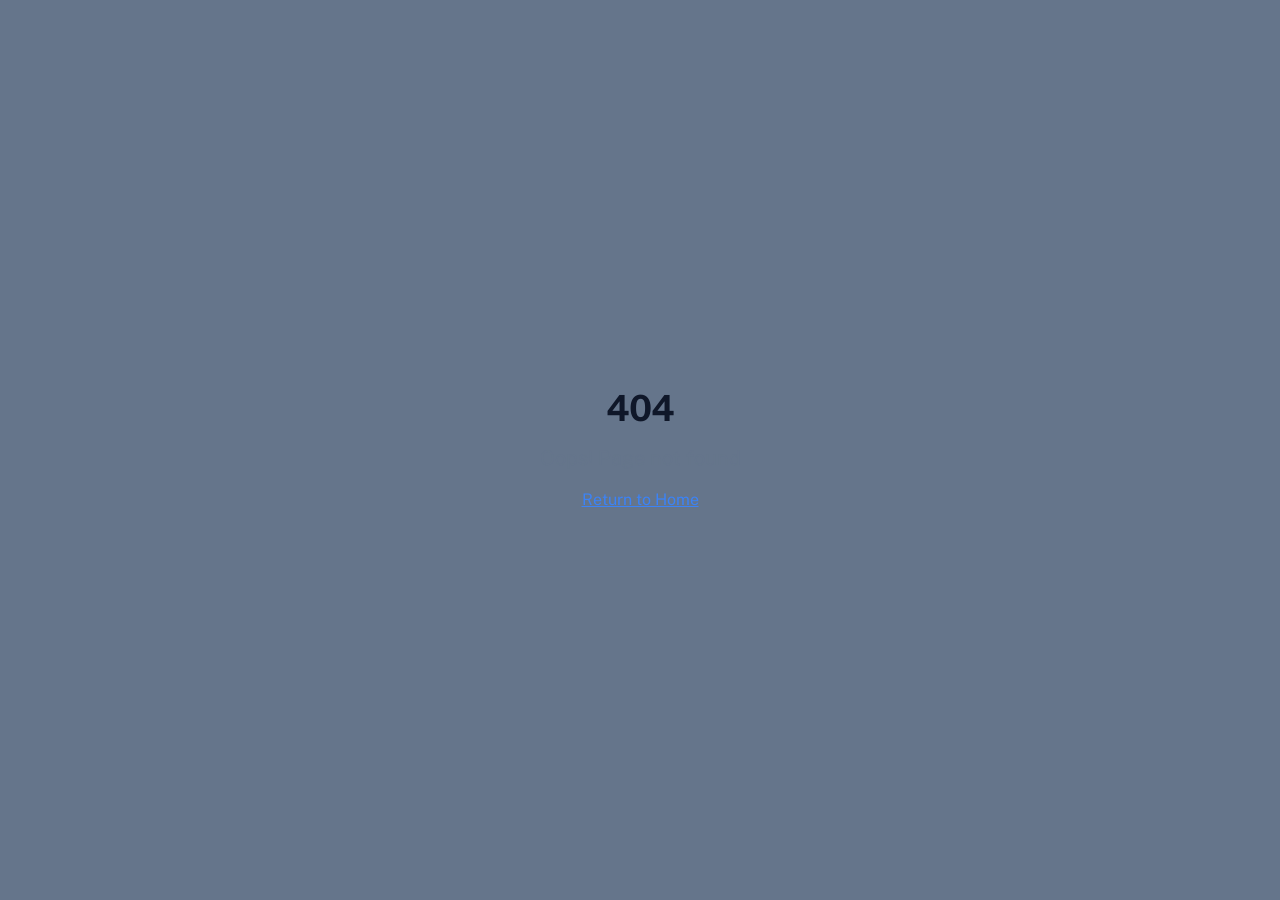
==== index.html @ 7eefe3aa "Import Seacoast website" ====
<!doctype html>
<html lang="en">
  <head>
    <meta charset="UTF-8" />
    <meta name="viewport" content="width=device-width, initial-scale=1.0" />
    <title>Seacoast Construction Services | Condo Remodeling &amp; Commercial Restoration</title>
    <meta name="description" content="Licensed general contractor specializing in residential condo remodeling and commercial restoration in Southeast Florida.">
    <meta name="author" content="Seacoast Construction Services" />
    
    
    <meta property="og:type" content="website" />

    <meta name="twitter:card" content="summary_large_image" />
    <meta name="twitter:site" content="@Lovable" />
    <meta name="twitter:image" content="https://storage.googleapis.com/gpt-engineer-file-uploads/attachments/og-images/026abaf0-5715-48ea-8d7c-fdeef3fd19d0?Expires=1773628022&amp;GoogleAccessId=go-api-on-aws%40gpt-engineer-390607.iam.gserviceaccount.com&amp;Signature=DSn%2FkPh03TKYvkxS1kA3C7EBVMWAkfX0%2FWiHscNmjlhOx0aVdYzviHUr%2FNWCb4PoPZ%2F4kB8Bvq22XODUA4Jeh06arR00jbGpvhT73opvkFnIV%2B9Z%2BK%2FtkkVAMGuGI8Q6l8IeXetd1GurN6UQPfNRDUnTRLY%2F%2FGxvTZUZ43vyH0KP5SVpMTxUUqbVXDxWdFVXCP01uEpB%2F8RstF1s7uQhgTCaseOkcakLffQHeuvxsSSdRWAaXA%2Fe2MCS%2FRuOtZX2QqDBRBJI7Plj%2FkLgjtHmIceJffFvmeEcdDVWC3cPMbpI06oG3136FqyrUhXSE4hPFkKVY1AqXPeAMJKAhHBVeg%3D%3D">
    <meta property="og:title" content="Seacoast Construction Services | Condo Remodeling &amp; Commercial Restoration">
  <meta name="twitter:title" content="Seacoast Construction Services | Condo Remodeling &amp; Commercial Restoration">
  <meta property="og:description" content="Licensed general contractor specializing in residential condo remodeling and commercial restoration in Southeast Florida.">
  <meta name="twitter:description" content="Licensed general contractor specializing in residential condo remodeling and commercial restoration in Southeast Florida.">
  <meta property="og:image" content="https://storage.googleapis.com/gpt-engineer-file-uploads/attachments/og-images/026abaf0-5715-48ea-8d7c-fdeef3fd19d0?Expires=1773628022&amp;GoogleAccessId=go-api-on-aws%40gpt-engineer-390607.iam.gserviceaccount.com&amp;Signature=DSn%2FkPh03TKYvkxS1kA3C7EBVMWAkfX0%2FWiHscNmjlhOx0aVdYzviHUr%2FNWCb4PoPZ%2F4kB8Bvq22XODUA4Jeh06arR00jbGpvhT73opvkFnIV%2B9Z%2BK%2FtkkVAMGuGI8Q6l8IeXetd1GurN6UQPfNRDUnTRLY%2F%2FGxvTZUZ43vyH0KP5SVpMTxUUqbVXDxWdFVXCP01uEpB%2F8RstF1s7uQhgTCaseOkcakLffQHeuvxsSSdRWAaXA%2Fe2MCS%2FRuOtZX2QqDBRBJI7Plj%2FkLgjtHmIceJffFvmeEcdDVWC3cPMbpI06oG3136FqyrUhXSE4hPFkKVY1AqXPeAMJKAhHBVeg%3D%3D">
  <script type="module" crossorigin src="./assets/index-CBVq9P4d.js"></script>
  <link rel="stylesheet" crossorigin href="./assets/index-IhTk3E0_.css">

</head>

  <body>
    <div id="root"></div>
</body>
</html>
---- assets/index-IhTk3E0_.css ----
@import"https://fonts.googleapis.com/css2?family=Public+Sans:wght@300;400;500;600;700&display=swap";*,:before,:after{--tw-border-spacing-x: 0;--tw-border-spacing-y: 0;--tw-translate-x: 0;--tw-translate-y: 0;--tw-rotate: 0;--tw-skew-x: 0;--tw-skew-y: 0;--tw-scale-x: 1;--tw-scale-y: 1;--tw-pan-x: ;--tw-pan-y: ;--tw-pinch-zoom: ;--tw-scroll-snap-strictness: proximity;--tw-gradient-from-position: ;--tw-gradient-via-position: ;--tw-gradient-to-position: ;--tw-ordinal: ;--tw-slashed-zero: ;--tw-numeric-figure: ;--tw-numeric-spacing: ;--tw-numeric-fraction: ;--tw-ring-inset: ;--tw-ring-offset-width: 0px;--tw-ring-offset-color: #fff;--tw-ring-color: rgb(59 130 246 / .5);--tw-ring-offset-shadow: 0 0 #0000;--tw-ring-shadow: 0 0 #0000;--tw-shadow: 0 0 #0000;--tw-shadow-colored: 0 0 #0000;--tw-blur: ;--tw-brightness: ;--tw-contrast: ;--tw-grayscale: ;--tw-hue-rotate: ;--tw-invert: ;--tw-saturate: ;--tw-sepia: ;--tw-drop-shadow: ;--tw-backdrop-blur: ;--tw-backdrop-brightness: ;--tw-backdrop-contrast: ;--tw-backdrop-grayscale: ;--tw-backdrop-hue-rotate: ;--tw-backdrop-invert: ;--tw-backdrop-opacity: ;--tw-backdrop-saturate: ;--tw-backdrop-sepia: ;--tw-contain-size: ;--tw-contain-layout: ;--tw-contain-paint: ;--tw-contain-style: }::backdrop{--tw-border-spacing-x: 0;--tw-border-spacing-y: 0;--tw-translate-x: 0;--tw-translate-y: 0;--tw-rotate: 0;--tw-skew-x: 0;--tw-skew-y: 0;--tw-scale-x: 1;--tw-scale-y: 1;--tw-pan-x: ;--tw-pan-y: ;--tw-pinch-zoom: ;--tw-scroll-snap-strictness: proximity;--tw-gradient-from-position: ;--tw-gradient-via-position: ;--tw-gradient-to-position: ;--tw-ordinal: ;--tw-slashed-zero: ;--tw-numeric-figure: ;--tw-numeric-spacing: ;--tw-numeric-fraction: ;--tw-ring-inset: ;--tw-ring-offset-width: 0px;--tw-ring-offset-color: #fff;--tw-ring-color: rgb(59 130 246 / .5);--tw-ring-offset-shadow: 0 0 #0000;--tw-ring-shadow: 0 0 #0000;--tw-shadow: 0 0 #0000;--tw-shadow-colored: 0 0 #0000;--tw-blur: ;--tw-brightness: ;--tw-contrast: ;--tw-grayscale: ;--tw-hue-rotate: ;--tw-invert: ;--tw-saturate: ;--tw-sepia: ;--tw-drop-shadow: ;--tw-backdrop-blur: ;--tw-backdrop-brightness: ;--tw-backdrop-contrast: ;--tw-backdrop-grayscale: ;--tw-backdrop-hue-rotate: ;--tw-backdrop-invert: ;--tw-backdrop-opacity: ;--tw-backdrop-saturate: ;--tw-backdrop-sepia: ;--tw-contain-size: ;--tw-contain-layout: ;--tw-contain-paint: ;--tw-contain-style: }*,:before,:after{box-sizing:border-box;border-width:0;border-style:solid;border-color:#e5e7eb}:before,:after{--tw-content: ""}html,:host{line-height:1.5;-webkit-text-size-adjust:100%;-moz-tab-size:4;-o-tab-size:4;tab-size:4;font-family:ui-sans-serif,system-ui,sans-serif,"Apple Color Emoji","Segoe UI Emoji",Segoe UI Symbol,"Noto Color Emoji";font-feature-settings:normal;font-variation-settings:normal;-webkit-tap-highlight-color:transparent}body{margin:0;line-height:inherit}hr{height:0;color:inherit;border-top-width:1px}abbr:where([title]){-webkit-text-decoration:underline dotted;text-decoration:underline dotted}h1,h2,h3,h4,h5,h6{font-size:inherit;font-weight:inherit}a{color:inherit;text-decoration:inherit}b,strong{font-weight:bolder}code,kbd,samp,pre{font-family:ui-monospace,SFMono-Regular,Menlo,Monaco,Consolas,Liberation Mono,Courier New,monospace;font-feature-settings:normal;font-variation-settings:normal;font-size:1em}small{font-size:80%}sub,sup{font-size:75%;line-height:0;position:relative;vertical-align:baseline}sub{bottom:-.25em}sup{top:-.5em}table{text-indent:0;border-color:inherit;border-collapse:collapse}button,input,optgroup,select,textarea{font-family:inherit;font-feature-settings:inherit;font-variation-settings:inherit;font-size:100%;font-weight:inherit;line-height:inherit;letter-spacing:inherit;color:inherit;margin:0;padding:0}button,select{text-transform:none}button,input:where([type=button]),input:where([type=reset]),input:where([type=submit]){-webkit-appearance:button;background-color:transparent;background-image:none}:-moz-focusring{outline:auto}:-moz-ui-invalid{box-shadow:none}progress{vertical-align:baseline}::-webkit-inner-spin-button,::-webkit-outer-spin-button{height:auto}[type=search]{-webkit-appearance:textfield;outline-offset:-2px}::-webkit-search-decoration{-webkit-appearance:none}::-webkit-file-upload-button{-webkit-appearance:button;font:inherit}summary{display:list-item}blockquote,dl,dd,h1,h2,h3,h4,h5,h6,hr,figure,p,pre{margin:0}fieldset{margin:0;padding:0}legend{padding:0}ol,ul,menu{list-style:none;margin:0;padding:0}dialog{padding:0}textarea{resize:vertical}input::-moz-placeholder,textarea::-moz-placeholder{opacity:1;color:#9ca3af}input::placeholder,textarea::placeholder{opacity:1;color:#9ca3af}button,[role=button]{cursor:pointer}:disabled{cursor:default}img,svg,video,canvas,audio,iframe,embed,object{display:block;vertical-align:middle}img,video{max-width:100%;height:auto}[hidden]:where(:not([hidden=until-found])){display:none}:root{--background: 210 20% 98%;--foreground: 222 47% 11%;--card: 0 0% 100%;--card-foreground: 222 47% 11%;--popover: 0 0% 100%;--popover-foreground: 222 47% 11%;--primary: 217 91% 60%;--primary-foreground: 0 0% 100%;--secondary: 210 20% 96%;--secondary-foreground: 222 47% 11%;--muted: 215 16% 47%;--muted-foreground: 215 16% 47%;--accent: 25 95% 50%;--accent-foreground: 0 0% 100%;--destructive: 0 84% 60%;--destructive-foreground: 210 40% 98%;--border: 214 32% 91%;--input: 214 32% 91%;--ring: 217 91% 60%;--radius: .25rem;--sidebar-background: 0 0% 98%;--sidebar-foreground: 240 5.3% 26.1%;--sidebar-primary: 240 5.9% 10%;--sidebar-primary-foreground: 0 0% 98%;--sidebar-accent: 240 4.8% 95.9%;--sidebar-accent-foreground: 240 5.9% 10%;--sidebar-border: 220 13% 91%;--sidebar-ring: 217 91% 60%;--navy: 222 47% 11%;--concrete: 210 11% 71%;--concrete-light: 210 20% 96%;--structural-blue: 217 91% 60%;--safety-orange: 25 95% 50%;--shadow-layered: 0 0 0 1px rgba(15,23,42,.08), 0 2px 4px rgba(15,23,42,.04);--shadow-elevated: 0 0 0 1px rgba(15,23,42,.06), 0 4px 12px rgba(15,23,42,.08)}*{border-color:hsl(var(--border))}body{background-color:hsl(var(--background));color:hsl(var(--foreground));-webkit-font-smoothing:antialiased;-moz-osx-font-smoothing:grayscale;font-family:Public Sans,system-ui,sans-serif}h1,h2,h3,h4,h5,h6{text-wrap:balance;letter-spacing:-.03em;font-family:Public Sans,system-ui,sans-serif;font-weight:600}.container{width:100%;margin-right:auto;margin-left:auto;padding-right:2rem;padding-left:2rem}@media (min-width: 1400px){.container{max-width:1400px}}.sr-only{position:absolute;width:1px;height:1px;padding:0;margin:-1px;overflow:hidden;clip:rect(0,0,0,0);white-space:nowrap;border-width:0}.pointer-events-none{pointer-events:none}.pointer-events-auto{pointer-events:auto}.visible{visibility:visible}.invisible{visibility:hidden}.fixed{position:fixed}.absolute{position:absolute}.relative{position:relative}.inset-0{top:0;right:0;bottom:0;left:0}.inset-x-0{left:0;right:0}.inset-y-0{top:0;bottom:0}.-bottom-12{bottom:-3rem}.-left-12{left:-3rem}.-right-12{right:-3rem}.-top-12{top:-3rem}.bottom-0{bottom:0}.left-0{left:0}.left-1{left:.25rem}.left-1\/2{left:50%}.left-2{left:.5rem}.left-\[50\%\]{left:50%}.right-0{right:0}.right-1{right:.25rem}.right-2{right:.5rem}.right-3{right:.75rem}.right-4{right:1rem}.top-0{top:0}.top-1\.5{top:.375rem}.top-1\/2{top:50%}.top-2{top:.5rem}.top-3\.5{top:.875rem}.top-4{top:1rem}.top-\[1px\]{top:1px}.top-\[50\%\]{top:50%}.top-\[60\%\]{top:60%}.top-full{top:100%}.z-10{z-index:10}.z-20{z-index:20}.z-50{z-index:50}.z-\[100\]{z-index:100}.z-\[1\]{z-index:1}.-mx-1{margin-left:-.25rem;margin-right:-.25rem}.mx-2{margin-left:.5rem;margin-right:.5rem}.mx-3\.5{margin-left:.875rem;margin-right:.875rem}.mx-auto{margin-left:auto;margin-right:auto}.my-0\.5{margin-top:.125rem;margin-bottom:.125rem}.my-1{margin-top:.25rem;margin-bottom:.25rem}.-ml-4{margin-left:-1rem}.-mt-4{margin-top:-1rem}.mb-1{margin-bottom:.25rem}.mb-12{margin-bottom:3rem}.mb-16{margin-bottom:4rem}.mb-2{margin-bottom:.5rem}.mb-3{margin-bottom:.75rem}.mb-4{margin-bottom:1rem}.mb-6{margin-bottom:1.5rem}.mb-8{margin-bottom:2rem}.ml-1{margin-left:.25rem}.ml-auto{margin-left:auto}.mr-2{margin-right:.5rem}.mt-1{margin-top:.25rem}.mt-1\.5{margin-top:.375rem}.mt-2{margin-top:.5rem}.mt-24{margin-top:6rem}.mt-3{margin-top:.75rem}.mt-4{margin-top:1rem}.mt-6{margin-top:1.5rem}.mt-auto{margin-top:auto}.block{display:block}.flex{display:flex}.inline-flex{display:inline-flex}.table{display:table}.grid{display:grid}.hidden{display:none}.aspect-\[4\/3\]{aspect-ratio:4/3}.aspect-\[4\/5\]{aspect-ratio:4/5}.aspect-square{aspect-ratio:1 / 1}.aspect-video{aspect-ratio:16 / 9}.size-4{width:1rem;height:1rem}.h-1\.5{height:.375rem}.h-10{height:2.5rem}.h-11{height:2.75rem}.h-12{height:3rem}.h-16{height:4rem}.h-2{height:.5rem}.h-2\.5{height:.625rem}.h-3{height:.75rem}.h-3\.5{height:.875rem}.h-4{height:1rem}.h-5{height:1.25rem}.h-6{height:1.5rem}.h-7{height:1.75rem}.h-8{height:2rem}.h-9{height:2.25rem}.h-\[1px\]{height:1px}.h-\[var\(--radix-navigation-menu-viewport-height\)\]{height:var(--radix-navigation-menu-viewport-height)}.h-\[var\(--radix-select-trigger-height\)\]{height:var(--radix-select-trigger-height)}.h-auto{height:auto}.h-full{height:100%}.h-px{height:1px}.h-svh{height:100svh}.max-h-96{max-height:24rem}.max-h-\[300px\]{max-height:300px}.max-h-screen{max-height:100vh}.min-h-0{min-height:0px}.min-h-\[80px\]{min-height:80px}.min-h-screen{min-height:100vh}.min-h-svh{min-height:100svh}.w-0{width:0px}.w-1{width:.25rem}.w-1\.5{width:.375rem}.w-10{width:2.5rem}.w-11{width:2.75rem}.w-2{width:.5rem}.w-2\.5{width:.625rem}.w-3{width:.75rem}.w-3\.5{width:.875rem}.w-3\/4{width:75%}.w-4{width:1rem}.w-5{width:1.25rem}.w-6{width:1.5rem}.w-64{width:16rem}.w-7{width:1.75rem}.w-72{width:18rem}.w-8{width:2rem}.w-9{width:2.25rem}.w-\[--sidebar-width\]{width:var(--sidebar-width)}.w-\[100px\]{width:100px}.w-\[1px\]{width:1px}.w-auto{width:auto}.w-full{width:100%}.w-max{width:-moz-max-content;width:max-content}.w-px{width:1px}.min-w-0{min-width:0px}.min-w-5{min-width:1.25rem}.min-w-\[12rem\]{min-width:12rem}.min-w-\[8rem\]{min-width:8rem}.min-w-\[var\(--radix-select-trigger-width\)\]{min-width:var(--radix-select-trigger-width)}.max-w-\[--skeleton-width\]{max-width:var(--skeleton-width)}.max-w-lg{max-width:32rem}.max-w-max{max-width:-moz-max-content;max-width:max-content}.max-w-md{max-width:28rem}.flex-1{flex:1 1 0%}.flex-shrink-0,.shrink-0{flex-shrink:0}.grow{flex-grow:1}.grow-0{flex-grow:0}.basis-full{flex-basis:100%}.caption-bottom{caption-side:bottom}.border-collapse{border-collapse:collapse}.-translate-x-1\/2{--tw-translate-x: -50%;transform:translate(var(--tw-translate-x),var(--tw-translate-y)) rotate(var(--tw-rotate)) skew(var(--tw-skew-x)) skewY(var(--tw-skew-y)) scaleX(var(--tw-scale-x)) scaleY(var(--tw-scale-y))}.-translate-x-px{--tw-translate-x: -1px;transform:translate(var(--tw-translate-x),var(--tw-translate-y)) rotate(var(--tw-rotate)) skew(var(--tw-skew-x)) skewY(var(--tw-skew-y)) scaleX(var(--tw-scale-x)) scaleY(var(--tw-scale-y))}.-translate-y-1\/2{--tw-translate-y: -50%;transform:translate(var(--tw-translate-x),var(--tw-translate-y)) rotate(var(--tw-rotate)) skew(var(--tw-skew-x)) skewY(var(--tw-skew-y)) scaleX(var(--tw-scale-x)) scaleY(var(--tw-scale-y))}.translate-x-\[-50\%\]{--tw-translate-x: -50%;transform:translate(var(--tw-translate-x),var(--tw-translate-y)) rotate(var(--tw-rotate)) skew(var(--tw-skew-x)) skewY(var(--tw-skew-y)) scaleX(var(--tw-scale-x)) scaleY(var(--tw-scale-y))}.translate-x-px{--tw-translate-x: 1px;transform:translate(var(--tw-translate-x),var(--tw-translate-y)) rotate(var(--tw-rotate)) skew(var(--tw-skew-x)) skewY(var(--tw-skew-y)) scaleX(var(--tw-scale-x)) scaleY(var(--tw-scale-y))}.translate-y-\[-50\%\]{--tw-translate-y: -50%;transform:translate(var(--tw-translate-x),var(--tw-translate-y)) rotate(var(--tw-rotate)) skew(var(--tw-skew-x)) skewY(var(--tw-skew-y)) scaleX(var(--tw-scale-x)) scaleY(var(--tw-scale-y))}.rotate-45{--tw-rotate: 45deg;transform:translate(var(--tw-translate-x),var(--tw-translate-y)) rotate(var(--tw-rotate)) skew(var(--tw-skew-x)) skewY(var(--tw-skew-y)) scaleX(var(--tw-scale-x)) scaleY(var(--tw-scale-y))}.rotate-90{--tw-rotate: 90deg;transform:translate(var(--tw-translate-x),var(--tw-translate-y)) rotate(var(--tw-rotate)) skew(var(--tw-skew-x)) skewY(var(--tw-skew-y)) scaleX(var(--tw-scale-x)) scaleY(var(--tw-scale-y))}.transform{transform:translate(var(--tw-translate-x),var(--tw-translate-y)) rotate(var(--tw-rotate)) skew(var(--tw-skew-x)) skewY(var(--tw-skew-y)) scaleX(var(--tw-scale-x)) scaleY(var(--tw-scale-y))}@keyframes pulse{50%{opacity:.5}}.animate-pulse{animation:pulse 2s cubic-bezier(.4,0,.6,1) infinite}.cursor-default{cursor:default}.cursor-pointer{cursor:pointer}.touch-none{touch-action:none}.select-none{-webkit-user-select:none;-moz-user-select:none;user-select:none}.resize-none{resize:none}.list-none{list-style-type:none}.grid-cols-1{grid-template-columns:repeat(1,minmax(0,1fr))}.grid-cols-2{grid-template-columns:repeat(2,minmax(0,1fr))}.flex-row{flex-direction:row}.flex-col{flex-direction:column}.flex-col-reverse{flex-direction:column-reverse}.flex-wrap{flex-wrap:wrap}.items-start{align-items:flex-start}.items-end{align-items:flex-end}.items-center{align-items:center}.items-stretch{align-items:stretch}.justify-end{justify-content:flex-end}.justify-center{justify-content:center}.justify-between{justify-content:space-between}.gap-1{gap:.25rem}.gap-1\.5{gap:.375rem}.gap-12{gap:3rem}.gap-16{gap:4rem}.gap-2{gap:.5rem}.gap-3{gap:.75rem}.gap-4{gap:1rem}.gap-6{gap:1.5rem}.gap-8{gap:2rem}.space-x-1>:not([hidden])~:not([hidden]){--tw-space-x-reverse: 0;margin-right:calc(.25rem * var(--tw-space-x-reverse));margin-left:calc(.25rem * calc(1 - var(--tw-space-x-reverse)))}.space-x-4>:not([hidden])~:not([hidden]){--tw-space-x-reverse: 0;margin-right:calc(1rem * var(--tw-space-x-reverse));margin-left:calc(1rem * calc(1 - var(--tw-space-x-reverse)))}.space-y-0>:not([hidden])~:not([hidden]){--tw-space-y-reverse: 0;margin-top:calc(0px * calc(1 - var(--tw-space-y-reverse)));margin-bottom:calc(0px * var(--tw-space-y-reverse))}.space-y-1>:not([hidden])~:not([hidden]){--tw-space-y-reverse: 0;margin-top:calc(.25rem * calc(1 - var(--tw-space-y-reverse)));margin-bottom:calc(.25rem * var(--tw-space-y-reverse))}.space-y-1\.5>:not([hidden])~:not([hidden]){--tw-space-y-reverse: 0;margin-top:calc(.375rem * calc(1 - var(--tw-space-y-reverse)));margin-bottom:calc(.375rem * var(--tw-space-y-reverse))}.space-y-2>:not([hidden])~:not([hidden]){--tw-space-y-reverse: 0;margin-top:calc(.5rem * calc(1 - var(--tw-space-y-reverse)));margin-bottom:calc(.5rem * var(--tw-space-y-reverse))}.space-y-4>:not([hidden])~:not([hidden]){--tw-space-y-reverse: 0;margin-top:calc(1rem * calc(1 - var(--tw-space-y-reverse)));margin-bottom:calc(1rem * var(--tw-space-y-reverse))}.overflow-auto{overflow:auto}.overflow-hidden{overflow:hidden}.overflow-y-auto{overflow-y:auto}.overflow-x-hidden{overflow-x:hidden}.whitespace-nowrap{white-space:nowrap}.break-words{overflow-wrap:break-word}.rounded-\[2px\]{border-radius:2px}.rounded-\[inherit\]{border-radius:inherit}.rounded-full{border-radius:9999px}.rounded-lg{border-radius:var(--radius)}.rounded-md{border-radius:calc(var(--radius) - 2px)}.rounded-sm{border-radius:calc(var(--radius) - 4px)}.rounded-t-\[10px\]{border-top-left-radius:10px;border-top-right-radius:10px}.rounded-tl-sm{border-top-left-radius:calc(var(--radius) - 4px)}.border{border-width:1px}.border-2{border-width:2px}.border-\[1\.5px\]{border-width:1.5px}.border-y{border-top-width:1px;border-bottom-width:1px}.border-b{border-bottom-width:1px}.border-l{border-left-width:1px}.border-r{border-right-width:1px}.border-t{border-top-width:1px}.border-dashed{border-style:dashed}.border-\[--color-border\]{border-color:var(--color-border)}.border-border{border-color:hsl(var(--border))}.border-border\/50{border-color:hsl(var(--border) / .5)}.border-destructive{border-color:hsl(var(--destructive))}.border-destructive\/50{border-color:hsl(var(--destructive) / .5)}.border-input{border-color:hsl(var(--input))}.border-primary{border-color:hsl(var(--primary))}.border-primary-foreground\/10{border-color:hsl(var(--primary-foreground) / .1)}.border-primary-foreground\/20{border-color:hsl(var(--primary-foreground) / .2)}.border-sidebar-border{border-color:hsl(var(--sidebar-border))}.border-transparent{border-color:transparent}.border-l-transparent{border-left-color:transparent}.border-t-transparent{border-top-color:transparent}.bg-\[--color-bg\]{background-color:var(--color-bg)}.bg-accent{background-color:hsl(var(--accent))}.bg-background{background-color:hsl(var(--background))}.bg-background\/90{background-color:hsl(var(--background) / .9)}.bg-black\/80{background-color:#000c}.bg-border{background-color:hsl(var(--border))}.bg-card{background-color:hsl(var(--card))}.bg-destructive{background-color:hsl(var(--destructive))}.bg-foreground{background-color:hsl(var(--foreground))}.bg-muted{background-color:hsl(var(--muted))}.bg-muted\/50{background-color:hsl(var(--muted) / .5)}.bg-popover{background-color:hsl(var(--popover))}.bg-primary{background-color:hsl(var(--primary))}.bg-primary-foreground\/10{background-color:hsl(var(--primary-foreground) / .1)}.bg-secondary{background-color:hsl(var(--secondary))}.bg-sidebar{background-color:hsl(var(--sidebar-background))}.bg-sidebar-border{background-color:hsl(var(--sidebar-border))}.bg-transparent{background-color:transparent}.bg-gradient-to-t{background-image:linear-gradient(to top,var(--tw-gradient-stops))}.from-navy\/90{--tw-gradient-from: hsl(var(--navy) / .9) var(--tw-gradient-from-position);--tw-gradient-to: hsl(var(--navy) / 0) var(--tw-gradient-to-position);--tw-gradient-stops: var(--tw-gradient-from), var(--tw-gradient-to)}.via-navy\/40{--tw-gradient-to: hsl(var(--navy) / 0) var(--tw-gradient-to-position);--tw-gradient-stops: var(--tw-gradient-from), hsl(var(--navy) / .4) var(--tw-gradient-via-position), var(--tw-gradient-to)}.to-transparent{--tw-gradient-to: transparent var(--tw-gradient-to-position)}.fill-current{fill:currentColor}.object-cover{-o-object-fit:cover;object-fit:cover}.p-0{padding:0}.p-1{padding:.25rem}.p-2{padding:.5rem}.p-3{padding:.75rem}.p-4{padding:1rem}.p-6{padding:1.5rem}.p-8{padding:2rem}.p-\[1px\]{padding:1px}.px-1{padding-left:.25rem;padding-right:.25rem}.px-2{padding-left:.5rem;padding-right:.5rem}.px-2\.5{padding-left:.625rem;padding-right:.625rem}.px-3{padding-left:.75rem;padding-right:.75rem}.px-4{padding-left:1rem;padding-right:1rem}.px-5{padding-left:1.25rem;padding-right:1.25rem}.px-6{padding-left:1.5rem;padding-right:1.5rem}.px-8{padding-left:2rem;padding-right:2rem}.py-0\.5{padding-top:.125rem;padding-bottom:.125rem}.py-1{padding-top:.25rem;padding-bottom:.25rem}.py-1\.5{padding-top:.375rem;padding-bottom:.375rem}.py-2{padding-top:.5rem;padding-bottom:.5rem}.py-2\.5{padding-top:.625rem;padding-bottom:.625rem}.py-20{padding-top:5rem;padding-bottom:5rem}.py-24{padding-top:6rem;padding-bottom:6rem}.py-3{padding-top:.75rem;padding-bottom:.75rem}.py-3\.5{padding-top:.875rem;padding-bottom:.875rem}.py-4{padding-top:1rem;padding-bottom:1rem}.py-6{padding-top:1.5rem;padding-bottom:1.5rem}.py-8{padding-top:2rem;padding-bottom:2rem}.pb-3{padding-bottom:.75rem}.pb-4{padding-bottom:1rem}.pl-2\.5{padding-left:.625rem}.pl-4{padding-left:1rem}.pl-8{padding-left:2rem}.pr-2{padding-right:.5rem}.pr-2\.5{padding-right:.625rem}.pr-8{padding-right:2rem}.pt-0{padding-top:0}.pt-1{padding-top:.25rem}.pt-16{padding-top:4rem}.pt-3{padding-top:.75rem}.pt-4{padding-top:1rem}.text-left{text-align:left}.text-center{text-align:center}.align-middle{vertical-align:middle}.font-mono{font-family:ui-monospace,SFMono-Regular,Menlo,Monaco,Consolas,Liberation Mono,Courier New,monospace}.text-2xl{font-size:1.5rem;line-height:2rem}.text-3xl{font-size:1.875rem;line-height:2.25rem}.text-4xl{font-size:2.25rem;line-height:2.5rem}.text-\[0\.8rem\]{font-size:.8rem}.text-\[10px\]{font-size:10px}.text-base{font-size:1rem;line-height:1.5rem}.text-lg{font-size:1.125rem;line-height:1.75rem}.text-sm{font-size:.875rem;line-height:1.25rem}.text-xl{font-size:1.25rem;line-height:1.75rem}.text-xs{font-size:.75rem;line-height:1rem}.font-bold{font-weight:700}.font-light{font-weight:300}.font-medium{font-weight:500}.font-normal{font-weight:400}.font-semibold{font-weight:600}.uppercase{text-transform:uppercase}.tabular-nums{--tw-numeric-spacing: tabular-nums;font-variant-numeric:var(--tw-ordinal) var(--tw-slashed-zero) var(--tw-numeric-figure) var(--tw-numeric-spacing) var(--tw-numeric-fraction)}.leading-none{line-height:1}.leading-relaxed{line-height:1.625}.tracking-tight{letter-spacing:-.025em}.tracking-widest{letter-spacing:.1em}.text-accent-foreground{color:hsl(var(--accent-foreground))}.text-card-foreground{color:hsl(var(--card-foreground))}.text-concrete{color:hsl(var(--concrete))}.text-current{color:currentColor}.text-destructive{color:hsl(var(--destructive))}.text-destructive-foreground{color:hsl(var(--destructive-foreground))}.text-foreground{color:hsl(var(--foreground))}.text-foreground\/50{color:hsl(var(--foreground) / .5)}.text-muted{color:hsl(var(--muted))}.text-muted-foreground{color:hsl(var(--muted-foreground))}.text-popover-foreground{color:hsl(var(--popover-foreground))}.text-primary{color:hsl(var(--primary))}.text-primary-foreground{color:hsl(var(--primary-foreground))}.text-primary-foreground\/80{color:hsl(var(--primary-foreground) / .8)}.text-secondary-foreground{color:hsl(var(--secondary-foreground))}.text-sidebar-foreground{color:hsl(var(--sidebar-foreground))}.text-sidebar-foreground\/70{color:hsl(var(--sidebar-foreground) / .7)}.underline{text-decoration-line:underline}.underline-offset-4{text-underline-offset:4px}.opacity-0{opacity:0}.opacity-50{opacity:.5}.opacity-60{opacity:.6}.opacity-70{opacity:.7}.opacity-90{opacity:.9}.shadow-\[0_0_0_1px_hsl\(var\(--sidebar-border\)\)\]{--tw-shadow: 0 0 0 1px hsl(var(--sidebar-border));--tw-shadow-colored: 0 0 0 1px var(--tw-shadow-color);box-shadow:var(--tw-ring-offset-shadow, 0 0 #0000),var(--tw-ring-shadow, 0 0 #0000),var(--tw-shadow)}.shadow-lg{--tw-shadow: 0 10px 15px -3px rgb(0 0 0 / .1), 0 4px 6px -4px rgb(0 0 0 / .1);--tw-shadow-colored: 0 10px 15px -3px var(--tw-shadow-color), 0 4px 6px -4px var(--tw-shadow-color);box-shadow:var(--tw-ring-offset-shadow, 0 0 #0000),var(--tw-ring-shadow, 0 0 #0000),var(--tw-shadow)}.shadow-md{--tw-shadow: 0 4px 6px -1px rgb(0 0 0 / .1), 0 2px 4px -2px rgb(0 0 0 / .1);--tw-shadow-colored: 0 4px 6px -1px var(--tw-shadow-color), 0 2px 4px -2px var(--tw-shadow-color);box-shadow:var(--tw-ring-offset-shadow, 0 0 #0000),var(--tw-ring-shadow, 0 0 #0000),var(--tw-shadow)}.shadow-none{--tw-shadow: 0 0 #0000;--tw-shadow-colored: 0 0 #0000;box-shadow:var(--tw-ring-offset-shadow, 0 0 #0000),var(--tw-ring-shadow, 0 0 #0000),var(--tw-shadow)}.shadow-sm{--tw-shadow: 0 1px 2px 0 rgb(0 0 0 / .05);--tw-shadow-colored: 0 1px 2px 0 var(--tw-shadow-color);box-shadow:var(--tw-ring-offset-shadow, 0 0 #0000),var(--tw-ring-shadow, 0 0 #0000),var(--tw-shadow)}.shadow-xl{--tw-shadow: 0 20px 25px -5px rgb(0 0 0 / .1), 0 8px 10px -6px rgb(0 0 0 / .1);--tw-shadow-colored: 0 20px 25px -5px var(--tw-shadow-color), 0 8px 10px -6px var(--tw-shadow-color);box-shadow:var(--tw-ring-offset-shadow, 0 0 #0000),var(--tw-ring-shadow, 0 0 #0000),var(--tw-shadow)}.shadow-card{--tw-shadow-color: hsl(var(--card));--tw-shadow: var(--tw-shadow-colored)}.outline-none{outline:2px solid transparent;outline-offset:2px}.outline{outline-style:solid}.ring-0{--tw-ring-offset-shadow: var(--tw-ring-inset) 0 0 0 var(--tw-ring-offset-width) var(--tw-ring-offset-color);--tw-ring-shadow: var(--tw-ring-inset) 0 0 0 calc(0px + var(--tw-ring-offset-width)) var(--tw-ring-color);box-shadow:var(--tw-ring-offset-shadow),var(--tw-ring-shadow),var(--tw-shadow, 0 0 #0000)}.ring-2{--tw-ring-offset-shadow: var(--tw-ring-inset) 0 0 0 var(--tw-ring-offset-width) var(--tw-ring-offset-color);--tw-ring-shadow: var(--tw-ring-inset) 0 0 0 calc(2px + var(--tw-ring-offset-width)) var(--tw-ring-color);box-shadow:var(--tw-ring-offset-shadow),var(--tw-ring-shadow),var(--tw-shadow, 0 0 #0000)}.ring-ring{--tw-ring-color: hsl(var(--ring))}.ring-sidebar-ring{--tw-ring-color: hsl(var(--sidebar-ring))}.ring-offset-background{--tw-ring-offset-color: hsl(var(--background))}.filter{filter:var(--tw-blur) var(--tw-brightness) var(--tw-contrast) var(--tw-grayscale) var(--tw-hue-rotate) var(--tw-invert) var(--tw-saturate) var(--tw-sepia) var(--tw-drop-shadow)}.backdrop-blur-sm{--tw-backdrop-blur: blur(4px);-webkit-backdrop-filter:var(--tw-backdrop-blur) var(--tw-backdrop-brightness) var(--tw-backdrop-contrast) var(--tw-backdrop-grayscale) var(--tw-backdrop-hue-rotate) var(--tw-backdrop-invert) var(--tw-backdrop-opacity) var(--tw-backdrop-saturate) var(--tw-backdrop-sepia);backdrop-filter:var(--tw-backdrop-blur) var(--tw-backdrop-brightness) var(--tw-backdrop-contrast) var(--tw-backdrop-grayscale) var(--tw-backdrop-hue-rotate) var(--tw-backdrop-invert) var(--tw-backdrop-opacity) var(--tw-backdrop-saturate) var(--tw-backdrop-sepia)}.transition{transition-property:color,background-color,border-color,text-decoration-color,fill,stroke,opacity,box-shadow,transform,filter,-webkit-backdrop-filter;transition-property:color,background-color,border-color,text-decoration-color,fill,stroke,opacity,box-shadow,transform,filter,backdrop-filter;transition-property:color,background-color,border-color,text-decoration-color,fill,stroke,opacity,box-shadow,transform,filter,backdrop-filter,-webkit-backdrop-filter;transition-timing-function:cubic-bezier(.4,0,.2,1);transition-duration:.15s}.transition-\[left\,right\,width\]{transition-property:left,right,width;transition-timing-function:cubic-bezier(.4,0,.2,1);transition-duration:.15s}.transition-\[margin\,opa\]{transition-property:margin,opa;transition-timing-function:cubic-bezier(.4,0,.2,1);transition-duration:.15s}.transition-\[width\,height\,padding\]{transition-property:width,height,padding;transition-timing-function:cubic-bezier(.4,0,.2,1);transition-duration:.15s}.transition-\[width\]{transition-property:width;transition-timing-function:cubic-bezier(.4,0,.2,1);transition-duration:.15s}.transition-all{transition-property:all;transition-timing-function:cubic-bezier(.4,0,.2,1);transition-duration:.15s}.transition-colors{transition-property:color,background-color,border-color,text-decoration-color,fill,stroke;transition-timing-function:cubic-bezier(.4,0,.2,1);transition-duration:.15s}.transition-opacity{transition-property:opacity;transition-timing-function:cubic-bezier(.4,0,.2,1);transition-duration:.15s}.transition-transform{transition-property:transform;transition-timing-function:cubic-bezier(.4,0,.2,1);transition-duration:.15s}.duration-1000{transition-duration:1s}.duration-200{transition-duration:.2s}.duration-500{transition-duration:.5s}.ease-in-out{transition-timing-function:cubic-bezier(.4,0,.2,1)}.ease-linear{transition-timing-function:linear}@keyframes enter{0%{opacity:var(--tw-enter-opacity, 1);transform:translate3d(var(--tw-enter-translate-x, 0),var(--tw-enter-translate-y, 0),0) scale3d(var(--tw-enter-scale, 1),var(--tw-enter-scale, 1),var(--tw-enter-scale, 1)) rotate(var(--tw-enter-rotate, 0))}}@keyframes exit{to{opacity:var(--tw-exit-opacity, 1);transform:translate3d(var(--tw-exit-translate-x, 0),var(--tw-exit-translate-y, 0),0) scale3d(var(--tw-exit-scale, 1),var(--tw-exit-scale, 1),var(--tw-exit-scale, 1)) rotate(var(--tw-exit-rotate, 0))}}.animate-in{animation-name:enter;animation-duration:.15s;--tw-enter-opacity: initial;--tw-enter-scale: initial;--tw-enter-rotate: initial;--tw-enter-translate-x: initial;--tw-enter-translate-y: initial}.fade-in-0{--tw-enter-opacity: 0}.fade-in-80{--tw-enter-opacity: .8}.zoom-in-95{--tw-enter-scale: .95}.duration-1000{animation-duration:1s}.duration-200{animation-duration:.2s}.duration-500{animation-duration:.5s}.ease-in-out{animation-timing-function:cubic-bezier(.4,0,.2,1)}.ease-linear{animation-timing-function:linear}.font-mono-stats{font-family:Geist Mono,ui-monospace,monospace;font-variant-numeric:tabular-nums}.spec-label{font-family:Geist Mono,ui-monospace,monospace;font-size:.75rem;line-height:1rem;text-transform:uppercase;letter-spacing:.1em;color:hsl(var(--structural-blue))}.shadow-card{box-shadow:var(--shadow-layered)}.file\:border-0::file-selector-button{border-width:0px}.file\:bg-transparent::file-selector-button{background-color:transparent}.file\:text-sm::file-selector-button{font-size:.875rem;line-height:1.25rem}.file\:font-medium::file-selector-button{font-weight:500}.file\:text-foreground::file-selector-button{color:hsl(var(--foreground))}.placeholder\:text-concrete::-moz-placeholder{color:hsl(var(--concrete))}.placeholder\:text-concrete::placeholder{color:hsl(var(--concrete))}.placeholder\:text-muted-foreground::-moz-placeholder{color:hsl(var(--muted-foreground))}.placeholder\:text-muted-foreground::placeholder{color:hsl(var(--muted-foreground))}.after\:absolute:after{content:var(--tw-content);position:absolute}.after\:-inset-2:after{content:var(--tw-content);top:-.5rem;right:-.5rem;bottom:-.5rem;left:-.5rem}.after\:inset-y-0:after{content:var(--tw-content);top:0;bottom:0}.after\:left-1\/2:after{content:var(--tw-content);left:50%}.after\:w-1:after{content:var(--tw-content);width:.25rem}.after\:w-\[2px\]:after{content:var(--tw-content);width:2px}.after\:-translate-x-1\/2:after{content:var(--tw-content);--tw-translate-x: -50%;transform:translate(var(--tw-translate-x),var(--tw-translate-y)) rotate(var(--tw-rotate)) skew(var(--tw-skew-x)) skewY(var(--tw-skew-y)) scaleX(var(--tw-scale-x)) scaleY(var(--tw-scale-y))}.first\:rounded-l-md:first-child{border-top-left-radius:calc(var(--radius) - 2px);border-bottom-left-radius:calc(var(--radius) - 2px)}.first\:border-l:first-child{border-left-width:1px}.last\:rounded-r-md:last-child{border-top-right-radius:calc(var(--radius) - 2px);border-bottom-right-radius:calc(var(--radius) - 2px)}.focus-within\:relative:focus-within{position:relative}.focus-within\:z-20:focus-within{z-index:20}.hover\:bg-accent:hover{background-color:hsl(var(--accent))}.hover\:bg-destructive\/80:hover{background-color:hsl(var(--destructive) / .8)}.hover\:bg-destructive\/90:hover{background-color:hsl(var(--destructive) / .9)}.hover\:bg-muted:hover{background-color:hsl(var(--muted))}.hover\:bg-muted\/50:hover{background-color:hsl(var(--muted) / .5)}.hover\:bg-primary:hover{background-color:hsl(var(--primary))}.hover\:bg-primary\/80:hover{background-color:hsl(var(--primary) / .8)}.hover\:bg-primary\/90:hover{background-color:hsl(var(--primary) / .9)}.hover\:bg-secondary:hover{background-color:hsl(var(--secondary))}.hover\:bg-secondary\/80:hover{background-color:hsl(var(--secondary) / .8)}.hover\:bg-sidebar-accent:hover{background-color:hsl(var(--sidebar-accent))}.hover\:text-accent-foreground:hover{color:hsl(var(--accent-foreground))}.hover\:text-foreground:hover{color:hsl(var(--foreground))}.hover\:text-muted-foreground:hover{color:hsl(var(--muted-foreground))}.hover\:text-primary:hover{color:hsl(var(--primary))}.hover\:text-primary-foreground:hover{color:hsl(var(--primary-foreground))}.hover\:text-primary\/90:hover{color:hsl(var(--primary) / .9)}.hover\:text-sidebar-accent-foreground:hover{color:hsl(var(--sidebar-accent-foreground))}.hover\:underline:hover{text-decoration-line:underline}.hover\:opacity-100:hover{opacity:1}.hover\:opacity-90:hover{opacity:.9}.hover\:shadow-\[0_0_0_1px_hsl\(var\(--sidebar-accent\)\)\]:hover{--tw-shadow: 0 0 0 1px hsl(var(--sidebar-accent));--tw-shadow-colored: 0 0 0 1px var(--tw-shadow-color);box-shadow:var(--tw-ring-offset-shadow, 0 0 #0000),var(--tw-ring-shadow, 0 0 #0000),var(--tw-shadow)}.hover\:after\:bg-sidebar-border:hover:after{content:var(--tw-content);background-color:hsl(var(--sidebar-border))}.focus\:border-primary:focus{border-color:hsl(var(--primary))}.focus\:bg-accent:focus{background-color:hsl(var(--accent))}.focus\:bg-primary:focus{background-color:hsl(var(--primary))}.focus\:text-accent-foreground:focus{color:hsl(var(--accent-foreground))}.focus\:text-primary-foreground:focus{color:hsl(var(--primary-foreground))}.focus\:opacity-100:focus{opacity:1}.focus\:outline-none:focus{outline:2px solid transparent;outline-offset:2px}.focus\:ring-2:focus{--tw-ring-offset-shadow: var(--tw-ring-inset) 0 0 0 var(--tw-ring-offset-width) var(--tw-ring-offset-color);--tw-ring-shadow: var(--tw-ring-inset) 0 0 0 calc(2px + var(--tw-ring-offset-width)) var(--tw-ring-color);box-shadow:var(--tw-ring-offset-shadow),var(--tw-ring-shadow),var(--tw-shadow, 0 0 #0000)}.focus\:ring-ring:focus{--tw-ring-color: hsl(var(--ring))}.focus\:ring-offset-2:focus{--tw-ring-offset-width: 2px}.focus-visible\:outline-none:focus-visible{outline:2px solid transparent;outline-offset:2px}.focus-visible\:ring-1:focus-visible{--tw-ring-offset-shadow: var(--tw-ring-inset) 0 0 0 var(--tw-ring-offset-width) var(--tw-ring-offset-color);--tw-ring-shadow: var(--tw-ring-inset) 0 0 0 calc(1px + var(--tw-ring-offset-width)) var(--tw-ring-color);box-shadow:var(--tw-ring-offset-shadow),var(--tw-ring-shadow),var(--tw-shadow, 0 0 #0000)}.focus-visible\:ring-2:focus-visible{--tw-ring-offset-shadow: var(--tw-ring-inset) 0 0 0 var(--tw-ring-offset-width) var(--tw-ring-offset-color);--tw-ring-shadow: var(--tw-ring-inset) 0 0 0 calc(2px + var(--tw-ring-offset-width)) var(--tw-ring-color);box-shadow:var(--tw-ring-offset-shadow),var(--tw-ring-shadow),var(--tw-shadow, 0 0 #0000)}.focus-visible\:ring-ring:focus-visible{--tw-ring-color: hsl(var(--ring))}.focus-visible\:ring-sidebar-ring:focus-visible{--tw-ring-color: hsl(var(--sidebar-ring))}.focus-visible\:ring-offset-1:focus-visible{--tw-ring-offset-width: 1px}.focus-visible\:ring-offset-2:focus-visible{--tw-ring-offset-width: 2px}.focus-visible\:ring-offset-background:focus-visible{--tw-ring-offset-color: hsl(var(--background))}.active\:bg-sidebar-accent:active{background-color:hsl(var(--sidebar-accent))}.active\:text-sidebar-accent-foreground:active{color:hsl(var(--sidebar-accent-foreground))}.disabled\:pointer-events-none:disabled{pointer-events:none}.disabled\:cursor-not-allowed:disabled{cursor:not-allowed}.disabled\:opacity-50:disabled{opacity:.5}.group\/menu-item:focus-within .group-focus-within\/menu-item\:opacity-100{opacity:1}.group:hover .group-hover\:scale-105{--tw-scale-x: 1.05;--tw-scale-y: 1.05;transform:translate(var(--tw-translate-x),var(--tw-translate-y)) rotate(var(--tw-rotate)) skew(var(--tw-skew-x)) skewY(var(--tw-skew-y)) scaleX(var(--tw-scale-x)) scaleY(var(--tw-scale-y))}.group\/menu-item:hover .group-hover\/menu-item\:opacity-100,.group:hover .group-hover\:opacity-100{opacity:1}.group.destructive .group-\[\.destructive\]\:border-muted\/40{border-color:hsl(var(--muted) / .4)}.group.toaster .group-\[\.toaster\]\:border-border{border-color:hsl(var(--border))}.group.toast .group-\[\.toast\]\:bg-muted{background-color:hsl(var(--muted))}.group.toast .group-\[\.toast\]\:bg-primary{background-color:hsl(var(--primary))}.group.toaster .group-\[\.toaster\]\:bg-background{background-color:hsl(var(--background))}.group.destructive .group-\[\.destructive\]\:text-red-300{--tw-text-opacity: 1;color:rgb(252 165 165 / var(--tw-text-opacity, 1))}.group.toast .group-\[\.toast\]\:text-muted-foreground{color:hsl(var(--muted-foreground))}.group.toast .group-\[\.toast\]\:text-primary-foreground{color:hsl(var(--primary-foreground))}.group.toaster .group-\[\.toaster\]\:text-foreground{color:hsl(var(--foreground))}.group.toaster .group-\[\.toaster\]\:shadow-lg{--tw-shadow: 0 10px 15px -3px rgb(0 0 0 / .1), 0 4px 6px -4px rgb(0 0 0 / .1);--tw-shadow-colored: 0 10px 15px -3px var(--tw-shadow-color), 0 4px 6px -4px var(--tw-shadow-color);box-shadow:var(--tw-ring-offset-shadow, 0 0 #0000),var(--tw-ring-shadow, 0 0 #0000),var(--tw-shadow)}.group.destructive .group-\[\.destructive\]\:hover\:border-destructive\/30:hover{border-color:hsl(var(--destructive) / .3)}.group.destructive .group-\[\.destructive\]\:hover\:bg-destructive:hover{background-color:hsl(var(--destructive))}.group.destructive .group-\[\.destructive\]\:hover\:text-destructive-foreground:hover{color:hsl(var(--destructive-foreground))}.group.destructive .group-\[\.destructive\]\:hover\:text-red-50:hover{--tw-text-opacity: 1;color:rgb(254 242 242 / var(--tw-text-opacity, 1))}.group.destructive .group-\[\.destructive\]\:focus\:ring-destructive:focus{--tw-ring-color: hsl(var(--destructive))}.group.destructive .group-\[\.destructive\]\:focus\:ring-red-400:focus{--tw-ring-opacity: 1;--tw-ring-color: rgb(248 113 113 / var(--tw-ring-opacity, 1))}.group.destructive .group-\[\.destructive\]\:focus\:ring-offset-red-600:focus{--tw-ring-offset-color: #dc2626}.peer\/menu-button:hover~.peer-hover\/menu-button\:text-sidebar-accent-foreground{color:hsl(var(--sidebar-accent-foreground))}.peer:disabled~.peer-disabled\:cursor-not-allowed{cursor:not-allowed}.peer:disabled~.peer-disabled\:opacity-70{opacity:.7}.has-\[\[data-variant\=inset\]\]\:bg-sidebar:has([data-variant=inset]){background-color:hsl(var(--sidebar-background))}.has-\[\:disabled\]\:opacity-50:has(:disabled){opacity:.5}.group\/menu-item:has([data-sidebar=menu-action]) .group-has-\[\[data-sidebar\=menu-action\]\]\/menu-item\:pr-8{padding-right:2rem}.aria-disabled\:pointer-events-none[aria-disabled=true]{pointer-events:none}.aria-disabled\:opacity-50[aria-disabled=true]{opacity:.5}.aria-selected\:bg-accent[aria-selected=true]{background-color:hsl(var(--accent))}.aria-selected\:bg-accent\/50[aria-selected=true]{background-color:hsl(var(--accent) / .5)}.aria-selected\:text-accent-foreground[aria-selected=true]{color:hsl(var(--accent-foreground))}.aria-selected\:text-muted-foreground[aria-selected=true]{color:hsl(var(--muted-foreground))}.aria-selected\:opacity-100[aria-selected=true]{opacity:1}.aria-selected\:opacity-30[aria-selected=true]{opacity:.3}.data-\[disabled\=true\]\:pointer-events-none[data-disabled=true],.data-\[disabled\]\:pointer-events-none[data-disabled]{pointer-events:none}.data-\[panel-group-direction\=vertical\]\:h-px[data-panel-group-direction=vertical]{height:1px}.data-\[panel-group-direction\=vertical\]\:w-full[data-panel-group-direction=vertical]{width:100%}.data-\[side\=bottom\]\:translate-y-1[data-side=bottom]{--tw-translate-y: .25rem;transform:translate(var(--tw-translate-x),var(--tw-translate-y)) rotate(var(--tw-rotate)) skew(var(--tw-skew-x)) skewY(var(--tw-skew-y)) scaleX(var(--tw-scale-x)) scaleY(var(--tw-scale-y))}.data-\[side\=left\]\:-translate-x-1[data-side=left]{--tw-translate-x: -.25rem;transform:translate(var(--tw-translate-x),var(--tw-translate-y)) rotate(var(--tw-rotate)) skew(var(--tw-skew-x)) skewY(var(--tw-skew-y)) scaleX(var(--tw-scale-x)) scaleY(var(--tw-scale-y))}.data-\[side\=right\]\:translate-x-1[data-side=right]{--tw-translate-x: .25rem;transform:translate(var(--tw-translate-x),var(--tw-translate-y)) rotate(var(--tw-rotate)) skew(var(--tw-skew-x)) skewY(var(--tw-skew-y)) scaleX(var(--tw-scale-x)) scaleY(var(--tw-scale-y))}.data-\[side\=top\]\:-translate-y-1[data-side=top]{--tw-translate-y: -.25rem;transform:translate(var(--tw-translate-x),var(--tw-translate-y)) rotate(var(--tw-rotate)) skew(var(--tw-skew-x)) skewY(var(--tw-skew-y)) scaleX(var(--tw-scale-x)) scaleY(var(--tw-scale-y))}.data-\[state\=checked\]\:translate-x-5[data-state=checked]{--tw-translate-x: 1.25rem;transform:translate(var(--tw-translate-x),var(--tw-translate-y)) rotate(var(--tw-rotate)) skew(var(--tw-skew-x)) skewY(var(--tw-skew-y)) scaleX(var(--tw-scale-x)) scaleY(var(--tw-scale-y))}.data-\[state\=unchecked\]\:translate-x-0[data-state=unchecked],.data-\[swipe\=cancel\]\:translate-x-0[data-swipe=cancel]{--tw-translate-x: 0px;transform:translate(var(--tw-translate-x),var(--tw-translate-y)) rotate(var(--tw-rotate)) skew(var(--tw-skew-x)) skewY(var(--tw-skew-y)) scaleX(var(--tw-scale-x)) scaleY(var(--tw-scale-y))}.data-\[swipe\=end\]\:translate-x-\[var\(--radix-toast-swipe-end-x\)\][data-swipe=end]{--tw-translate-x: var(--radix-toast-swipe-end-x);transform:translate(var(--tw-translate-x),var(--tw-translate-y)) rotate(var(--tw-rotate)) skew(var(--tw-skew-x)) skewY(var(--tw-skew-y)) scaleX(var(--tw-scale-x)) scaleY(var(--tw-scale-y))}.data-\[swipe\=move\]\:translate-x-\[var\(--radix-toast-swipe-move-x\)\][data-swipe=move]{--tw-translate-x: var(--radix-toast-swipe-move-x);transform:translate(var(--tw-translate-x),var(--tw-translate-y)) rotate(var(--tw-rotate)) skew(var(--tw-skew-x)) skewY(var(--tw-skew-y)) scaleX(var(--tw-scale-x)) scaleY(var(--tw-scale-y))}@keyframes accordion-up{0%{height:var(--radix-accordion-content-height)}to{height:0}}.data-\[state\=closed\]\:animate-accordion-up[data-state=closed]{animation:accordion-up .2s ease-out}@keyframes accordion-down{0%{height:0}to{height:var(--radix-accordion-content-height)}}.data-\[state\=open\]\:animate-accordion-down[data-state=open]{animation:accordion-down .2s ease-out}.data-\[panel-group-direction\=vertical\]\:flex-col[data-panel-group-direction=vertical]{flex-direction:column}.data-\[active\=true\]\:bg-sidebar-accent[data-active=true]{background-color:hsl(var(--sidebar-accent))}.data-\[active\]\:bg-accent\/50[data-active]{background-color:hsl(var(--accent) / .5)}.data-\[selected\=\'true\'\]\:bg-accent[data-selected=true]{background-color:hsl(var(--accent))}.data-\[state\=active\]\:bg-background[data-state=active]{background-color:hsl(var(--background))}.data-\[state\=checked\]\:bg-primary[data-state=checked]{background-color:hsl(var(--primary))}.data-\[state\=on\]\:bg-accent[data-state=on],.data-\[state\=open\]\:bg-accent[data-state=open]{background-color:hsl(var(--accent))}.data-\[state\=open\]\:bg-accent\/50[data-state=open]{background-color:hsl(var(--accent) / .5)}.data-\[state\=open\]\:bg-secondary[data-state=open]{background-color:hsl(var(--secondary))}.data-\[state\=selected\]\:bg-muted[data-state=selected]{background-color:hsl(var(--muted))}.data-\[state\=unchecked\]\:bg-input[data-state=unchecked]{background-color:hsl(var(--input))}.data-\[active\=true\]\:font-medium[data-active=true]{font-weight:500}.data-\[active\=true\]\:text-sidebar-accent-foreground[data-active=true]{color:hsl(var(--sidebar-accent-foreground))}.data-\[selected\=true\]\:text-accent-foreground[data-selected=true]{color:hsl(var(--accent-foreground))}.data-\[state\=active\]\:text-foreground[data-state=active]{color:hsl(var(--foreground))}.data-\[state\=checked\]\:text-primary-foreground[data-state=checked]{color:hsl(var(--primary-foreground))}.data-\[state\=on\]\:text-accent-foreground[data-state=on],.data-\[state\=open\]\:text-accent-foreground[data-state=open]{color:hsl(var(--accent-foreground))}.data-\[state\=open\]\:text-muted-foreground[data-state=open]{color:hsl(var(--muted-foreground))}.data-\[disabled\=true\]\:opacity-50[data-disabled=true],.data-\[disabled\]\:opacity-50[data-disabled]{opacity:.5}.data-\[state\=open\]\:opacity-100[data-state=open]{opacity:1}.data-\[state\=active\]\:shadow-sm[data-state=active]{--tw-shadow: 0 1px 2px 0 rgb(0 0 0 / .05);--tw-shadow-colored: 0 1px 2px 0 var(--tw-shadow-color);box-shadow:var(--tw-ring-offset-shadow, 0 0 #0000),var(--tw-ring-shadow, 0 0 #0000),var(--tw-shadow)}.data-\[swipe\=move\]\:transition-none[data-swipe=move]{transition-property:none}.data-\[state\=closed\]\:duration-300[data-state=closed]{transition-duration:.3s}.data-\[state\=open\]\:duration-500[data-state=open]{transition-duration:.5s}.data-\[motion\^\=from-\]\:animate-in[data-motion^=from-],.data-\[state\=open\]\:animate-in[data-state=open],.data-\[state\=visible\]\:animate-in[data-state=visible]{animation-name:enter;animation-duration:.15s;--tw-enter-opacity: initial;--tw-enter-scale: initial;--tw-enter-rotate: initial;--tw-enter-translate-x: initial;--tw-enter-translate-y: initial}.data-\[motion\^\=to-\]\:animate-out[data-motion^=to-],.data-\[state\=closed\]\:animate-out[data-state=closed],.data-\[state\=hidden\]\:animate-out[data-state=hidden],.data-\[swipe\=end\]\:animate-out[data-swipe=end]{animation-name:exit;animation-duration:.15s;--tw-exit-opacity: initial;--tw-exit-scale: initial;--tw-exit-rotate: initial;--tw-exit-translate-x: initial;--tw-exit-translate-y: initial}.data-\[motion\^\=from-\]\:fade-in[data-motion^=from-]{--tw-enter-opacity: 0}.data-\[motion\^\=to-\]\:fade-out[data-motion^=to-],.data-\[state\=closed\]\:fade-out-0[data-state=closed]{--tw-exit-opacity: 0}.data-\[state\=closed\]\:fade-out-80[data-state=closed]{--tw-exit-opacity: .8}.data-\[state\=hidden\]\:fade-out[data-state=hidden]{--tw-exit-opacity: 0}.data-\[state\=open\]\:fade-in-0[data-state=open],.data-\[state\=visible\]\:fade-in[data-state=visible]{--tw-enter-opacity: 0}.data-\[state\=closed\]\:zoom-out-95[data-state=closed]{--tw-exit-scale: .95}.data-\[state\=open\]\:zoom-in-90[data-state=open]{--tw-enter-scale: .9}.data-\[state\=open\]\:zoom-in-95[data-state=open]{--tw-enter-scale: .95}.data-\[motion\=from-end\]\:slide-in-from-right-52[data-motion=from-end]{--tw-enter-translate-x: 13rem}.data-\[motion\=from-start\]\:slide-in-from-left-52[data-motion=from-start]{--tw-enter-translate-x: -13rem}.data-\[motion\=to-end\]\:slide-out-to-right-52[data-motion=to-end]{--tw-exit-translate-x: 13rem}.data-\[motion\=to-start\]\:slide-out-to-left-52[data-motion=to-start]{--tw-exit-translate-x: -13rem}.data-\[side\=bottom\]\:slide-in-from-top-2[data-side=bottom]{--tw-enter-translate-y: -.5rem}.data-\[side\=left\]\:slide-in-from-right-2[data-side=left]{--tw-enter-translate-x: .5rem}.data-\[side\=right\]\:slide-in-from-left-2[data-side=right]{--tw-enter-translate-x: -.5rem}.data-\[side\=top\]\:slide-in-from-bottom-2[data-side=top]{--tw-enter-translate-y: .5rem}.data-\[state\=closed\]\:slide-out-to-bottom[data-state=closed]{--tw-exit-translate-y: 100%}.data-\[state\=closed\]\:slide-out-to-left[data-state=closed]{--tw-exit-translate-x: -100%}.data-\[state\=closed\]\:slide-out-to-left-1\/2[data-state=closed]{--tw-exit-translate-x: -50%}.data-\[state\=closed\]\:slide-out-to-right[data-state=closed],.data-\[state\=closed\]\:slide-out-to-right-full[data-state=closed]{--tw-exit-translate-x: 100%}.data-\[state\=closed\]\:slide-out-to-top[data-state=closed]{--tw-exit-translate-y: -100%}.data-\[state\=closed\]\:slide-out-to-top-\[48\%\][data-state=closed]{--tw-exit-translate-y: -48%}.data-\[state\=open\]\:slide-in-from-bottom[data-state=open]{--tw-enter-translate-y: 100%}.data-\[state\=open\]\:slide-in-from-left[data-state=open]{--tw-enter-translate-x: -100%}.data-\[state\=open\]\:slide-in-from-left-1\/2[data-state=open]{--tw-enter-translate-x: -50%}.data-\[state\=open\]\:slide-in-from-right[data-state=open]{--tw-enter-translate-x: 100%}.data-\[state\=open\]\:slide-in-from-top[data-state=open]{--tw-enter-translate-y: -100%}.data-\[state\=open\]\:slide-in-from-top-\[48\%\][data-state=open]{--tw-enter-translate-y: -48%}.data-\[state\=open\]\:slide-in-from-top-full[data-state=open]{--tw-enter-translate-y: -100%}.data-\[state\=closed\]\:duration-300[data-state=closed]{animation-duration:.3s}.data-\[state\=open\]\:duration-500[data-state=open]{animation-duration:.5s}.data-\[panel-group-direction\=vertical\]\:after\:left-0[data-panel-group-direction=vertical]:after{content:var(--tw-content);left:0}.data-\[panel-group-direction\=vertical\]\:after\:h-1[data-panel-group-direction=vertical]:after{content:var(--tw-content);height:.25rem}.data-\[panel-group-direction\=vertical\]\:after\:w-full[data-panel-group-direction=vertical]:after{content:var(--tw-content);width:100%}.data-\[panel-group-direction\=vertical\]\:after\:-translate-y-1\/2[data-panel-group-direction=vertical]:after{content:var(--tw-content);--tw-translate-y: -50%;transform:translate(var(--tw-translate-x),var(--tw-translate-y)) rotate(var(--tw-rotate)) skew(var(--tw-skew-x)) skewY(var(--tw-skew-y)) scaleX(var(--tw-scale-x)) scaleY(var(--tw-scale-y))}.data-\[panel-group-direction\=vertical\]\:after\:translate-x-0[data-panel-group-direction=vertical]:after{content:var(--tw-content);--tw-translate-x: 0px;transform:translate(var(--tw-translate-x),var(--tw-translate-y)) rotate(var(--tw-rotate)) skew(var(--tw-skew-x)) skewY(var(--tw-skew-y)) scaleX(var(--tw-scale-x)) scaleY(var(--tw-scale-y))}.data-\[state\=open\]\:hover\:bg-sidebar-accent:hover[data-state=open]{background-color:hsl(var(--sidebar-accent))}.data-\[state\=open\]\:hover\:text-sidebar-accent-foreground:hover[data-state=open]{color:hsl(var(--sidebar-accent-foreground))}.group[data-collapsible=offcanvas] .group-data-\[collapsible\=offcanvas\]\:left-\[calc\(var\(--sidebar-width\)\*-1\)\]{left:calc(var(--sidebar-width) * -1)}.group[data-collapsible=offcanvas] .group-data-\[collapsible\=offcanvas\]\:right-\[calc\(var\(--sidebar-width\)\*-1\)\]{right:calc(var(--sidebar-width) * -1)}.group[data-side=left] .group-data-\[side\=left\]\:-right-4{right:-1rem}.group[data-side=right] .group-data-\[side\=right\]\:left-0{left:0}.group[data-collapsible=icon] .group-data-\[collapsible\=icon\]\:-mt-8{margin-top:-2rem}.group[data-collapsible=icon] .group-data-\[collapsible\=icon\]\:hidden{display:none}.group[data-collapsible=icon] .group-data-\[collapsible\=icon\]\:\!size-8{width:2rem!important;height:2rem!important}.group[data-collapsible=icon] .group-data-\[collapsible\=icon\]\:w-\[--sidebar-width-icon\]{width:var(--sidebar-width-icon)}.group[data-collapsible=icon] .group-data-\[collapsible\=icon\]\:w-\[calc\(var\(--sidebar-width-icon\)_\+_theme\(spacing\.4\)\)\]{width:calc(var(--sidebar-width-icon) + 1rem)}.group[data-collapsible=icon] .group-data-\[collapsible\=icon\]\:w-\[calc\(var\(--sidebar-width-icon\)_\+_theme\(spacing\.4\)_\+2px\)\]{width:calc(var(--sidebar-width-icon) + 1rem + 2px)}.group[data-collapsible=offcanvas] .group-data-\[collapsible\=offcanvas\]\:w-0{width:0px}.group[data-collapsible=offcanvas] .group-data-\[collapsible\=offcanvas\]\:translate-x-0{--tw-translate-x: 0px;transform:translate(var(--tw-translate-x),var(--tw-translate-y)) rotate(var(--tw-rotate)) skew(var(--tw-skew-x)) skewY(var(--tw-skew-y)) scaleX(var(--tw-scale-x)) scaleY(var(--tw-scale-y))}.group[data-side=right] .group-data-\[side\=right\]\:rotate-180,.group[data-state=open] .group-data-\[state\=open\]\:rotate-180{--tw-rotate: 180deg;transform:translate(var(--tw-translate-x),var(--tw-translate-y)) rotate(var(--tw-rotate)) skew(var(--tw-skew-x)) skewY(var(--tw-skew-y)) scaleX(var(--tw-scale-x)) scaleY(var(--tw-scale-y))}.group[data-collapsible=icon] .group-data-\[collapsible\=icon\]\:overflow-hidden{overflow:hidden}.group[data-variant=floating] .group-data-\[variant\=floating\]\:rounded-lg{border-radius:var(--radius)}.group[data-variant=floating] .group-data-\[variant\=floating\]\:border{border-width:1px}.group[data-side=left] .group-data-\[side\=left\]\:border-r{border-right-width:1px}.group[data-side=right] .group-data-\[side\=right\]\:border-l{border-left-width:1px}.group[data-variant=floating] .group-data-\[variant\=floating\]\:border-sidebar-border{border-color:hsl(var(--sidebar-border))}.group[data-collapsible=icon] .group-data-\[collapsible\=icon\]\:\!p-0{padding:0!important}.group[data-collapsible=icon] .group-data-\[collapsible\=icon\]\:\!p-2{padding:.5rem!important}.group[data-collapsible=icon] .group-data-\[collapsible\=icon\]\:opacity-0{opacity:0}.group[data-variant=floating] .group-data-\[variant\=floating\]\:shadow{--tw-shadow: 0 1px 3px 0 rgb(0 0 0 / .1), 0 1px 2px -1px rgb(0 0 0 / .1);--tw-shadow-colored: 0 1px 3px 0 var(--tw-shadow-color), 0 1px 2px -1px var(--tw-shadow-color);box-shadow:var(--tw-ring-offset-shadow, 0 0 #0000),var(--tw-ring-shadow, 0 0 #0000),var(--tw-shadow)}.group[data-collapsible=offcanvas] .group-data-\[collapsible\=offcanvas\]\:after\:left-full:after{content:var(--tw-content);left:100%}.group[data-collapsible=offcanvas] .group-data-\[collapsible\=offcanvas\]\:hover\:bg-sidebar:hover{background-color:hsl(var(--sidebar-background))}.peer\/menu-button[data-size=default]~.peer-data-\[size\=default\]\/menu-button\:top-1\.5{top:.375rem}.peer\/menu-button[data-size=lg]~.peer-data-\[size\=lg\]\/menu-button\:top-2\.5{top:.625rem}.peer\/menu-button[data-size=sm]~.peer-data-\[size\=sm\]\/menu-button\:top-1{top:.25rem}.peer[data-variant=inset]~.peer-data-\[variant\=inset\]\:min-h-\[calc\(100svh-theme\(spacing\.4\)\)\]{min-height:calc(100svh - 1rem)}.peer\/menu-button[data-active=true]~.peer-data-\[active\=true\]\/menu-button\:text-sidebar-accent-foreground{color:hsl(var(--sidebar-accent-foreground))}.dark\:border-destructive:is(.dark *){border-color:hsl(var(--destructive))}@media (min-width: 640px){.sm\:bottom-0{bottom:0}.sm\:right-0{right:0}.sm\:top-auto{top:auto}.sm\:mt-0{margin-top:0}.sm\:flex{display:flex}.sm\:max-w-sm{max-width:24rem}.sm\:flex-row{flex-direction:row}.sm\:flex-col{flex-direction:column}.sm\:justify-end{justify-content:flex-end}.sm\:gap-2\.5{gap:.625rem}.sm\:space-x-2>:not([hidden])~:not([hidden]){--tw-space-x-reverse: 0;margin-right:calc(.5rem * var(--tw-space-x-reverse));margin-left:calc(.5rem * calc(1 - var(--tw-space-x-reverse)))}.sm\:space-x-4>:not([hidden])~:not([hidden]){--tw-space-x-reverse: 0;margin-right:calc(1rem * var(--tw-space-x-reverse));margin-left:calc(1rem * calc(1 - var(--tw-space-x-reverse)))}.sm\:space-y-0>:not([hidden])~:not([hidden]){--tw-space-y-reverse: 0;margin-top:calc(0px * calc(1 - var(--tw-space-y-reverse)));margin-bottom:calc(0px * var(--tw-space-y-reverse))}.sm\:rounded-lg{border-radius:var(--radius)}.sm\:text-left{text-align:left}.data-\[state\=open\]\:sm\:slide-in-from-bottom-full[data-state=open]{--tw-enter-translate-y: 100%}}@media (min-width: 768px){.md\:absolute{position:absolute}.md\:block{display:block}.md\:flex{display:flex}.md\:hidden{display:none}.md\:aspect-auto{aspect-ratio:auto}.md\:h-\[85vh\]{height:85vh}.md\:w-\[var\(--radix-navigation-menu-viewport-width\)\]{width:var(--radix-navigation-menu-viewport-width)}.md\:w-auto{width:auto}.md\:max-w-\[420px\]{max-width:420px}.md\:grid-cols-2{grid-template-columns:repeat(2,minmax(0,1fr))}.md\:grid-cols-3{grid-template-columns:repeat(3,minmax(0,1fr))}.md\:grid-cols-4{grid-template-columns:repeat(4,minmax(0,1fr))}.md\:flex-row{flex-direction:row}.md\:p-12{padding:3rem}.md\:text-4xl{font-size:2.25rem;line-height:2.5rem}.md\:text-sm{font-size:.875rem;line-height:1.25rem}.md\:opacity-0{opacity:0}.after\:md\:hidden:after{content:var(--tw-content);display:none}.peer[data-variant=inset]~.md\:peer-data-\[variant\=inset\]\:m-2{margin:.5rem}.peer[data-state=collapsed][data-variant=inset]~.md\:peer-data-\[state\=collapsed\]\:peer-data-\[variant\=inset\]\:ml-2{margin-left:.5rem}.peer[data-variant=inset]~.md\:peer-data-\[variant\=inset\]\:ml-0{margin-left:0}.peer[data-variant=inset]~.md\:peer-data-\[variant\=inset\]\:rounded-xl{border-radius:.75rem}.peer[data-variant=inset]~.md\:peer-data-\[variant\=inset\]\:shadow{--tw-shadow: 0 1px 3px 0 rgb(0 0 0 / .1), 0 1px 2px -1px rgb(0 0 0 / .1);--tw-shadow-colored: 0 1px 3px 0 var(--tw-shadow-color), 0 1px 2px -1px var(--tw-shadow-color);box-shadow:var(--tw-ring-offset-shadow, 0 0 #0000),var(--tw-ring-shadow, 0 0 #0000),var(--tw-shadow)}}.\[\&\:has\(\[aria-selected\]\)\]\:bg-accent:has([aria-selected]){background-color:hsl(var(--accent))}.first\:\[\&\:has\(\[aria-selected\]\)\]\:rounded-l-md:has([aria-selected]):first-child{border-top-left-radius:calc(var(--radius) - 2px);border-bottom-left-radius:calc(var(--radius) - 2px)}.last\:\[\&\:has\(\[aria-selected\]\)\]\:rounded-r-md:has([aria-selected]):last-child{border-top-right-radius:calc(var(--radius) - 2px);border-bottom-right-radius:calc(var(--radius) - 2px)}.\[\&\:has\(\[aria-selected\]\.day-outside\)\]\:bg-accent\/50:has([aria-selected].day-outside){background-color:hsl(var(--accent) / .5)}.\[\&\:has\(\[aria-selected\]\.day-range-end\)\]\:rounded-r-md:has([aria-selected].day-range-end){border-top-right-radius:calc(var(--radius) - 2px);border-bottom-right-radius:calc(var(--radius) - 2px)}.\[\&\:has\(\[role\=checkbox\]\)\]\:pr-0:has([role=checkbox]){padding-right:0}.\[\&\>button\]\:hidden>button{display:none}.\[\&\>span\:last-child\]\:truncate>span:last-child{overflow:hidden;text-overflow:ellipsis;white-space:nowrap}.\[\&\>span\]\:line-clamp-1>span{overflow:hidden;display:-webkit-box;-webkit-box-orient:vertical;-webkit-line-clamp:1}.\[\&\>svg\+div\]\:translate-y-\[-3px\]>svg+div{--tw-translate-y: -3px;transform:translate(var(--tw-translate-x),var(--tw-translate-y)) rotate(var(--tw-rotate)) skew(var(--tw-skew-x)) skewY(var(--tw-skew-y)) scaleX(var(--tw-scale-x)) scaleY(var(--tw-scale-y))}.\[\&\>svg\]\:absolute>svg{position:absolute}.\[\&\>svg\]\:left-4>svg{left:1rem}.\[\&\>svg\]\:top-4>svg{top:1rem}.\[\&\>svg\]\:size-3\.5>svg{width:.875rem;height:.875rem}.\[\&\>svg\]\:size-4>svg{width:1rem;height:1rem}.\[\&\>svg\]\:h-2\.5>svg{height:.625rem}.\[\&\>svg\]\:h-3>svg{height:.75rem}.\[\&\>svg\]\:w-2\.5>svg{width:.625rem}.\[\&\>svg\]\:w-3>svg{width:.75rem}.\[\&\>svg\]\:shrink-0>svg{flex-shrink:0}.\[\&\>svg\]\:text-destructive>svg{color:hsl(var(--destructive))}.\[\&\>svg\]\:text-foreground>svg{color:hsl(var(--foreground))}.\[\&\>svg\]\:text-muted-foreground>svg{color:hsl(var(--muted-foreground))}.\[\&\>svg\]\:text-sidebar-accent-foreground>svg{color:hsl(var(--sidebar-accent-foreground))}.\[\&\>svg\~\*\]\:pl-7>svg~*{padding-left:1.75rem}.\[\&\>tr\]\:last\:border-b-0:last-child>tr{border-bottom-width:0px}.\[\&\[data-panel-group-direction\=vertical\]\>div\]\:rotate-90[data-panel-group-direction=vertical]>div{--tw-rotate: 90deg;transform:translate(var(--tw-translate-x),var(--tw-translate-y)) rotate(var(--tw-rotate)) skew(var(--tw-skew-x)) skewY(var(--tw-skew-y)) scaleX(var(--tw-scale-x)) scaleY(var(--tw-scale-y))}.\[\&\[data-state\=open\]\>svg\]\:rotate-180[data-state=open]>svg{--tw-rotate: 180deg;transform:translate(var(--tw-translate-x),var(--tw-translate-y)) rotate(var(--tw-rotate)) skew(var(--tw-skew-x)) skewY(var(--tw-skew-y)) scaleX(var(--tw-scale-x)) scaleY(var(--tw-scale-y))}.\[\&_\.recharts-cartesian-axis-tick_text\]\:fill-muted-foreground .recharts-cartesian-axis-tick text{fill:hsl(var(--muted-foreground))}.\[\&_\.recharts-cartesian-grid_line\[stroke\=\'\#ccc\'\]\]\:stroke-border\/50 .recharts-cartesian-grid line[stroke="#ccc"]{stroke:hsl(var(--border) / .5)}.\[\&_\.recharts-curve\.recharts-tooltip-cursor\]\:stroke-border .recharts-curve.recharts-tooltip-cursor{stroke:hsl(var(--border))}.\[\&_\.recharts-dot\[stroke\=\'\#fff\'\]\]\:stroke-transparent .recharts-dot[stroke="#fff"]{stroke:transparent}.\[\&_\.recharts-layer\]\:outline-none .recharts-layer{outline:2px solid transparent;outline-offset:2px}.\[\&_\.recharts-polar-grid_\[stroke\=\'\#ccc\'\]\]\:stroke-border .recharts-polar-grid [stroke="#ccc"]{stroke:hsl(var(--border))}.\[\&_\.recharts-radial-bar-background-sector\]\:fill-muted .recharts-radial-bar-background-sector,.\[\&_\.recharts-rectangle\.recharts-tooltip-cursor\]\:fill-muted .recharts-rectangle.recharts-tooltip-cursor{fill:hsl(var(--muted))}.\[\&_\.recharts-reference-line_\[stroke\=\'\#ccc\'\]\]\:stroke-border .recharts-reference-line [stroke="#ccc"]{stroke:hsl(var(--border))}.\[\&_\.recharts-sector\[stroke\=\'\#fff\'\]\]\:stroke-transparent .recharts-sector[stroke="#fff"]{stroke:transparent}.\[\&_\.recharts-sector\]\:outline-none .recharts-sector,.\[\&_\.recharts-surface\]\:outline-none .recharts-surface{outline:2px solid transparent;outline-offset:2px}.\[\&_\[cmdk-group-heading\]\]\:px-2 [cmdk-group-heading]{padding-left:.5rem;padding-right:.5rem}.\[\&_\[cmdk-group-heading\]\]\:py-1\.5 [cmdk-group-heading]{padding-top:.375rem;padding-bottom:.375rem}.\[\&_\[cmdk-group-heading\]\]\:text-xs [cmdk-group-heading]{font-size:.75rem;line-height:1rem}.\[\&_\[cmdk-group-heading\]\]\:font-medium [cmdk-group-heading]{font-weight:500}.\[\&_\[cmdk-group-heading\]\]\:text-muted-foreground [cmdk-group-heading]{color:hsl(var(--muted-foreground))}.\[\&_\[cmdk-group\]\:not\(\[hidden\]\)_\~\[cmdk-group\]\]\:pt-0 [cmdk-group]:not([hidden])~[cmdk-group]{padding-top:0}.\[\&_\[cmdk-group\]\]\:px-2 [cmdk-group]{padding-left:.5rem;padding-right:.5rem}.\[\&_\[cmdk-input-wrapper\]_svg\]\:h-5 [cmdk-input-wrapper] svg{height:1.25rem}.\[\&_\[cmdk-input-wrapper\]_svg\]\:w-5 [cmdk-input-wrapper] svg{width:1.25rem}.\[\&_\[cmdk-input\]\]\:h-12 [cmdk-input]{height:3rem}.\[\&_\[cmdk-item\]\]\:px-2 [cmdk-item]{padding-left:.5rem;padding-right:.5rem}.\[\&_\[cmdk-item\]\]\:py-3 [cmdk-item]{padding-top:.75rem;padding-bottom:.75rem}.\[\&_\[cmdk-item\]_svg\]\:h-5 [cmdk-item] svg{height:1.25rem}.\[\&_\[cmdk-item\]_svg\]\:w-5 [cmdk-item] svg{width:1.25rem}.\[\&_p\]\:leading-relaxed p{line-height:1.625}.\[\&_svg\]\:pointer-events-none svg{pointer-events:none}.\[\&_svg\]\:size-4 svg{width:1rem;height:1rem}.\[\&_svg\]\:shrink-0 svg{flex-shrink:0}.\[\&_tr\:last-child\]\:border-0 tr:last-child{border-width:0px}.\[\&_tr\]\:border-b tr{border-bottom-width:1px}[data-side=left][data-collapsible=offcanvas] .\[\[data-side\=left\]\[data-collapsible\=offcanvas\]_\&\]\:-right-2{right:-.5rem}[data-side=left][data-state=collapsed] .\[\[data-side\=left\]\[data-state\=collapsed\]_\&\]\:cursor-e-resize{cursor:e-resize}[data-side=left] .\[\[data-side\=left\]_\&\]\:cursor-w-resize{cursor:w-resize}[data-side=right][data-collapsible=offcanvas] .\[\[data-side\=right\]\[data-collapsible\=offcanvas\]_\&\]\:-left-2{left:-.5rem}[data-side=right][data-state=collapsed] .\[\[data-side\=right\]\[data-state\=collapsed\]_\&\]\:cursor-w-resize{cursor:w-resize}[data-side=right] .\[\[data-side\=right\]_\&\]\:cursor-e-resize{cursor:e-resize}
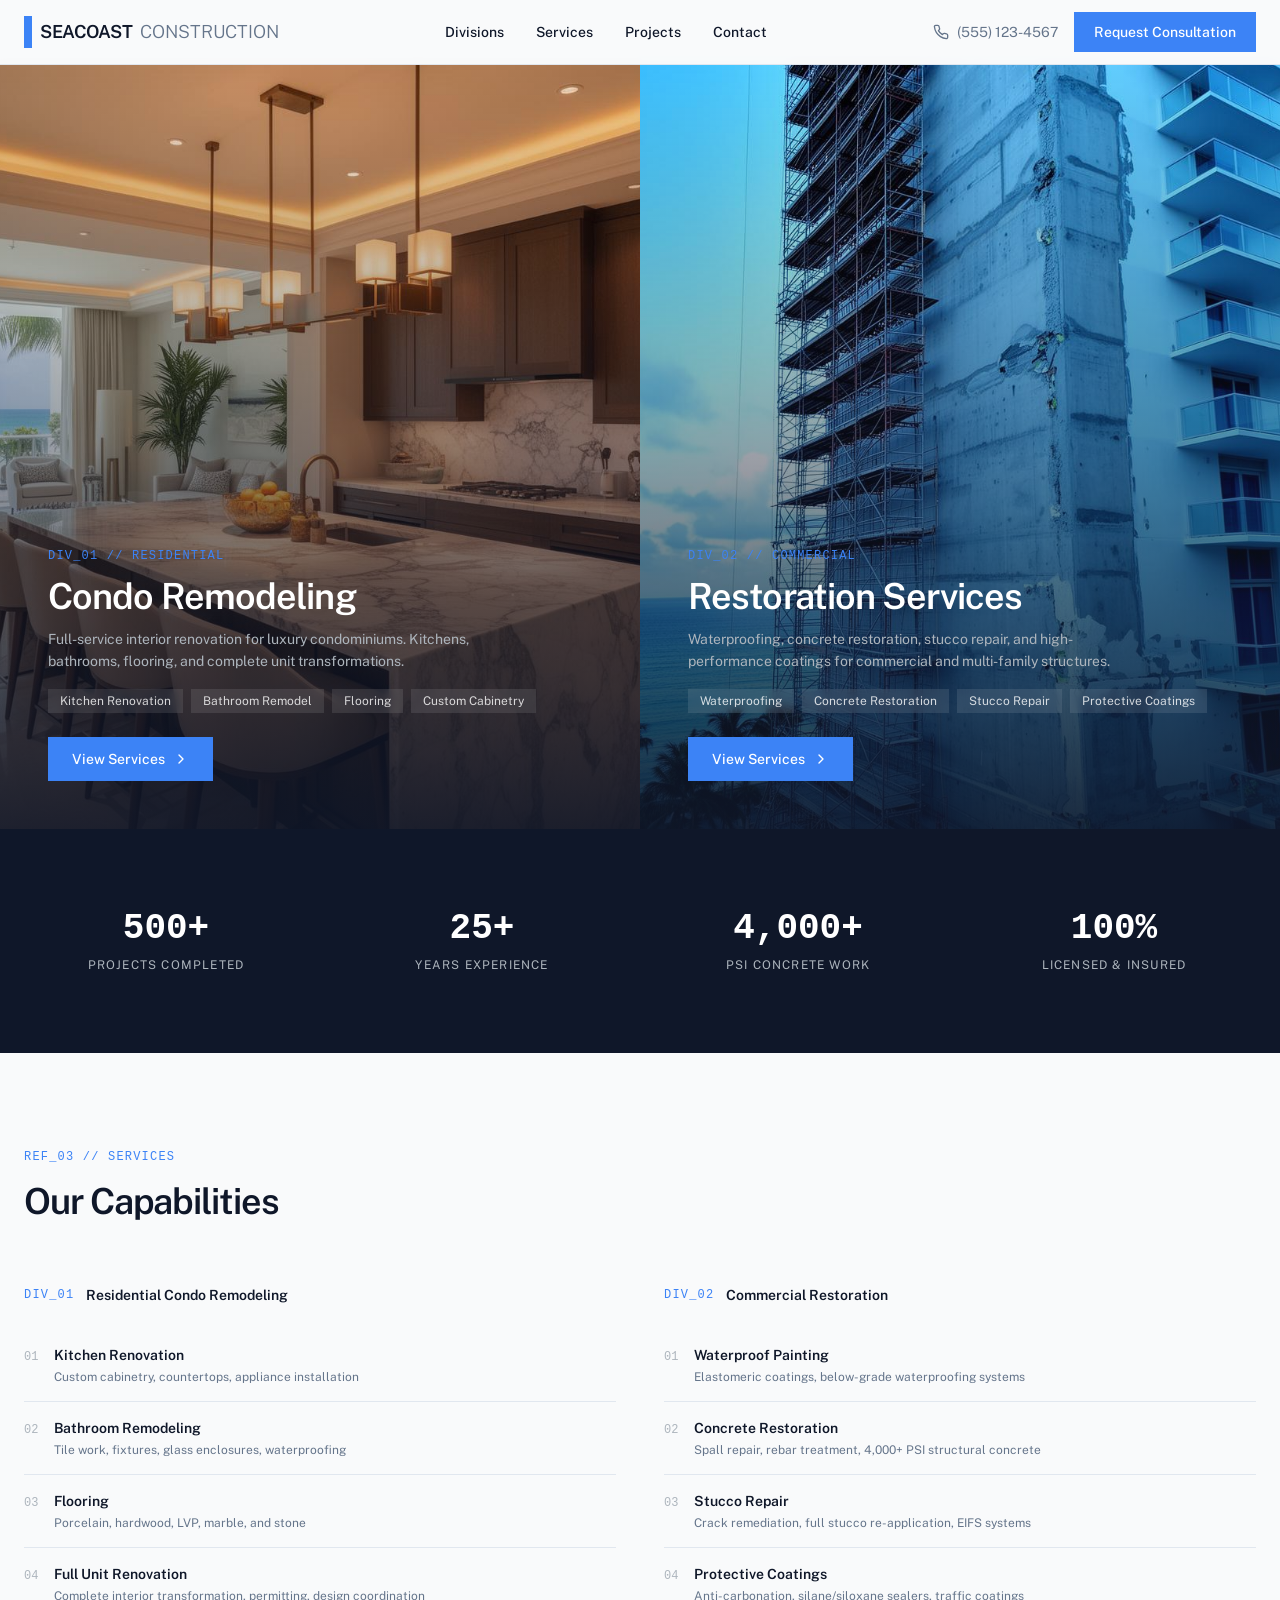
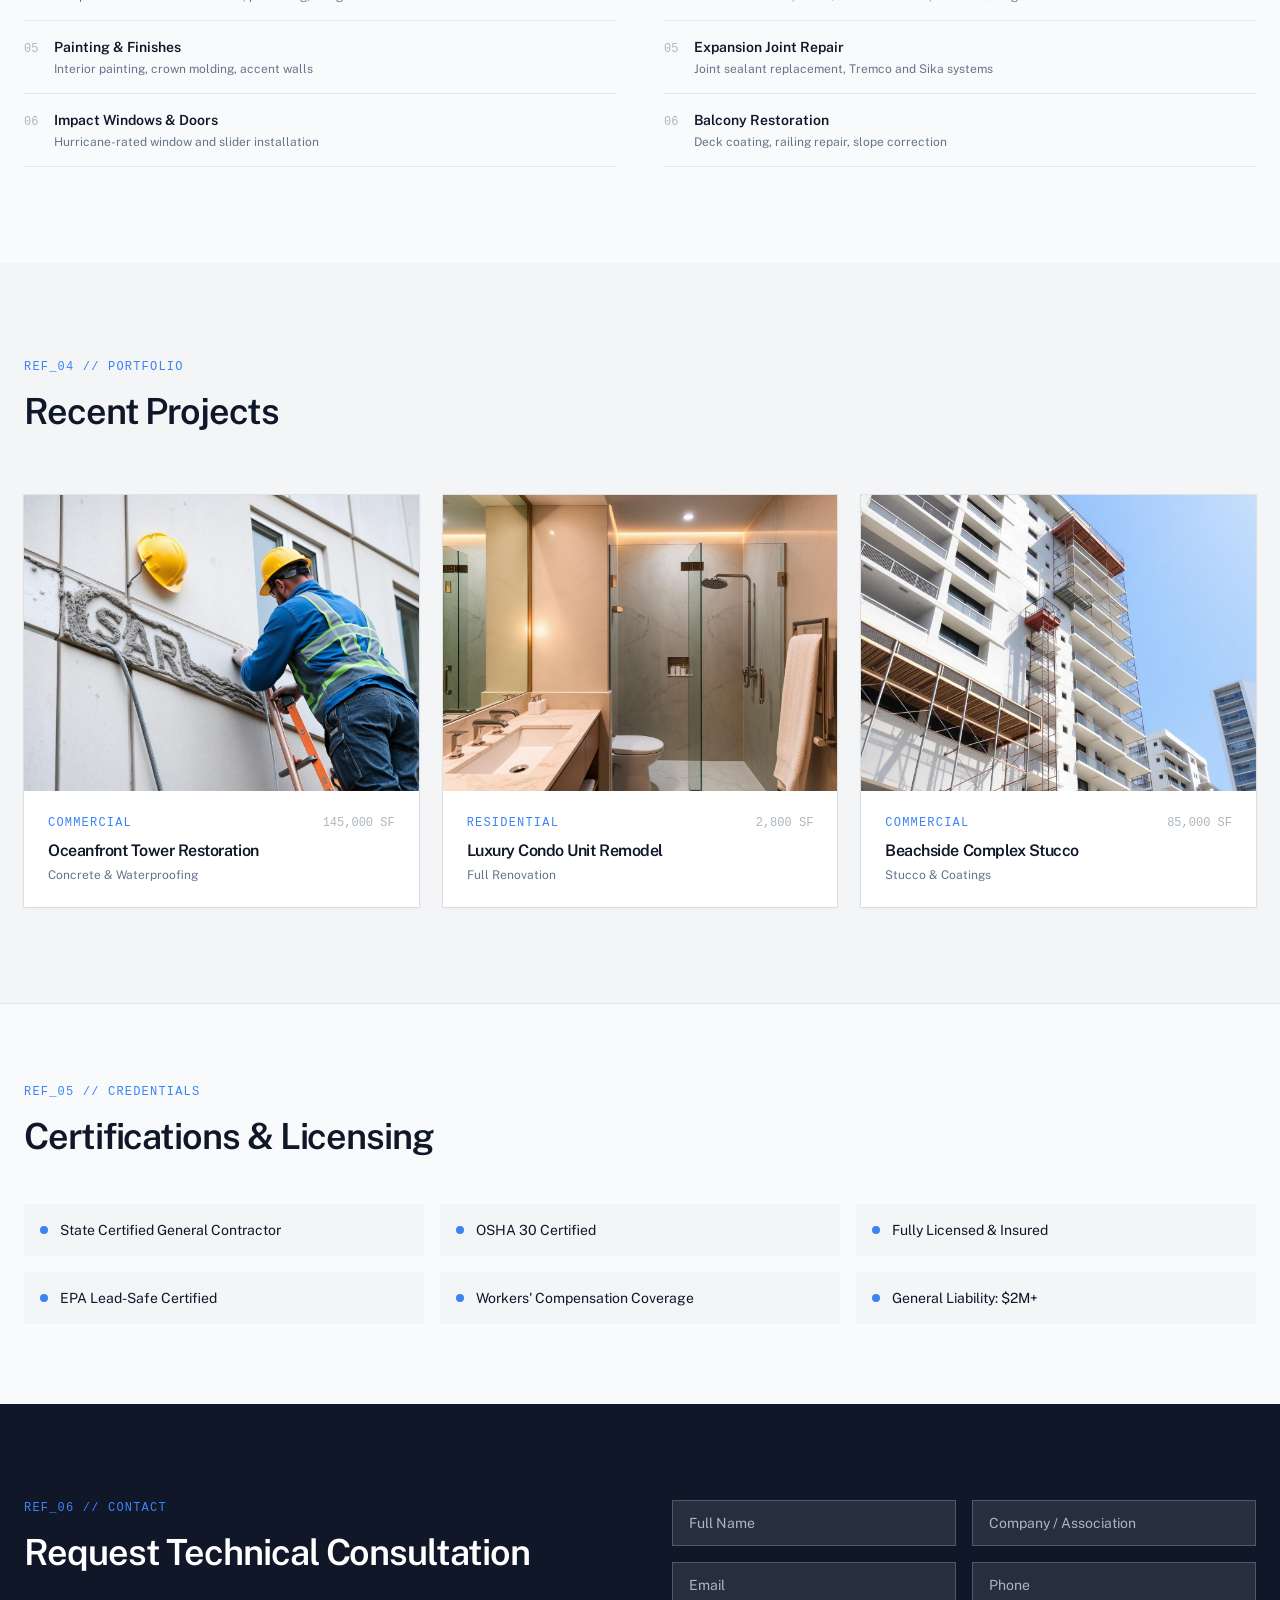
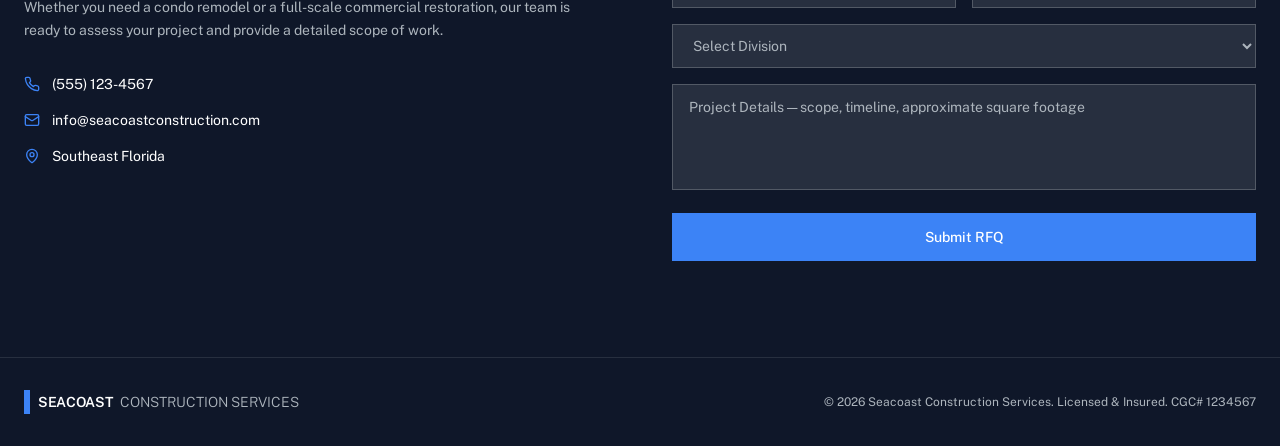
==== commit 5251c2c9: "Bust Pages bundle cache" ====
--- a/index.html
+++ b/index.html
@@ -18,7 +18,7 @@
   <meta property="og:description" content="Licensed general contractor specializing in residential condo remodeling and commercial restoration in Southeast Florida.">
   <meta name="twitter:description" content="Licensed general contractor specializing in residential condo remodeling and commercial restoration in Southeast Florida.">
   <meta property="og:image" content="https://storage.googleapis.com/gpt-engineer-file-uploads/attachments/og-images/026abaf0-5715-48ea-8d7c-fdeef3fd19d0?Expires=1773628022&amp;GoogleAccessId=go-api-on-aws%40gpt-engineer-390607.iam.gserviceaccount.com&amp;Signature=DSn%2FkPh03TKYvkxS1kA3C7EBVMWAkfX0%2FWiHscNmjlhOx0aVdYzviHUr%2FNWCb4PoPZ%2F4kB8Bvq22XODUA4Jeh06arR00jbGpvhT73opvkFnIV%2B9Z%2BK%2FtkkVAMGuGI8Q6l8IeXetd1GurN6UQPfNRDUnTRLY%2F%2FGxvTZUZ43vyH0KP5SVpMTxUUqbVXDxWdFVXCP01uEpB%2F8RstF1s7uQhgTCaseOkcakLffQHeuvxsSSdRWAaXA%2Fe2MCS%2FRuOtZX2QqDBRBJI7Plj%2FkLgjtHmIceJffFvmeEcdDVWC3cPMbpI06oG3136FqyrUhXSE4hPFkKVY1AqXPeAMJKAhHBVeg%3D%3D">
-  <script type="module" crossorigin src="./assets/index-CBVq9P4d.js"></script>
+  <script type="module" crossorigin src="./assets/index-CBVq9P4d.js?v=6769042"></script>
   <link rel="stylesheet" crossorigin href="./assets/index-IhTk3E0_.css">
 
 </head>
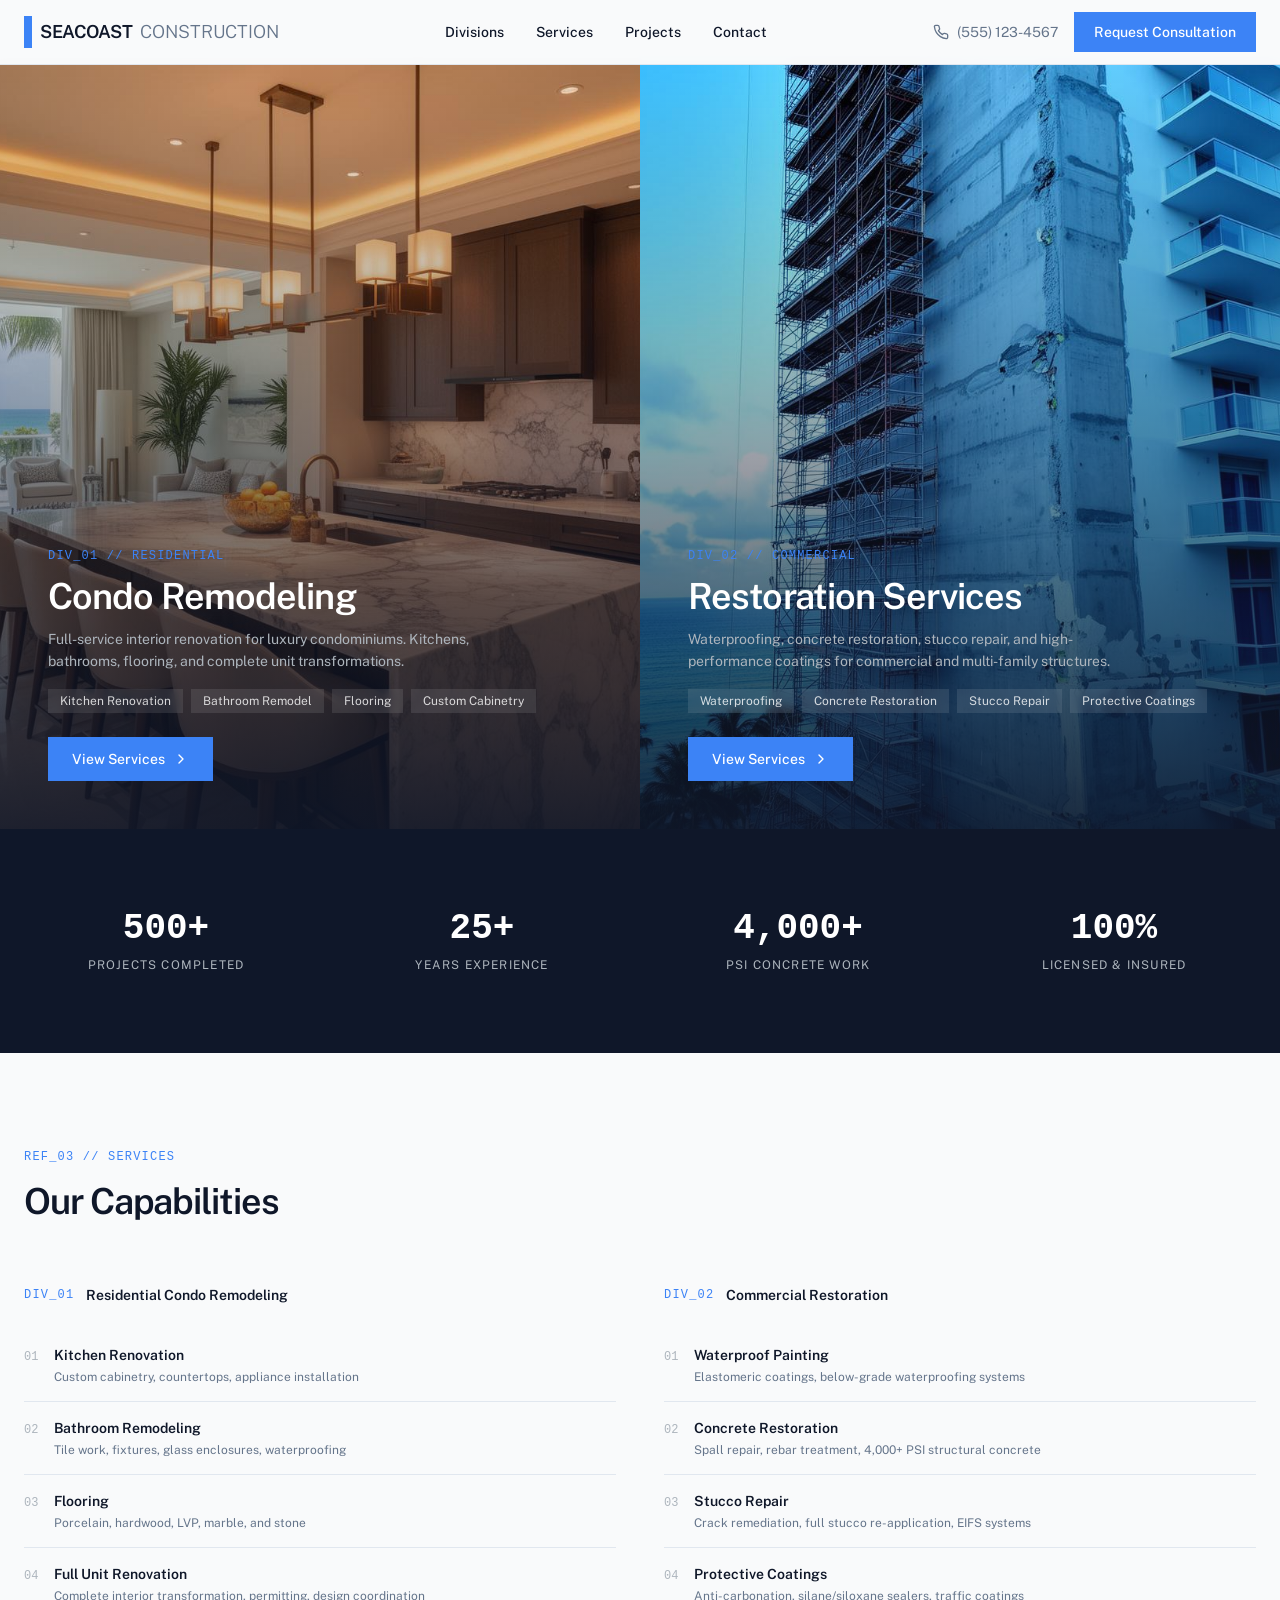
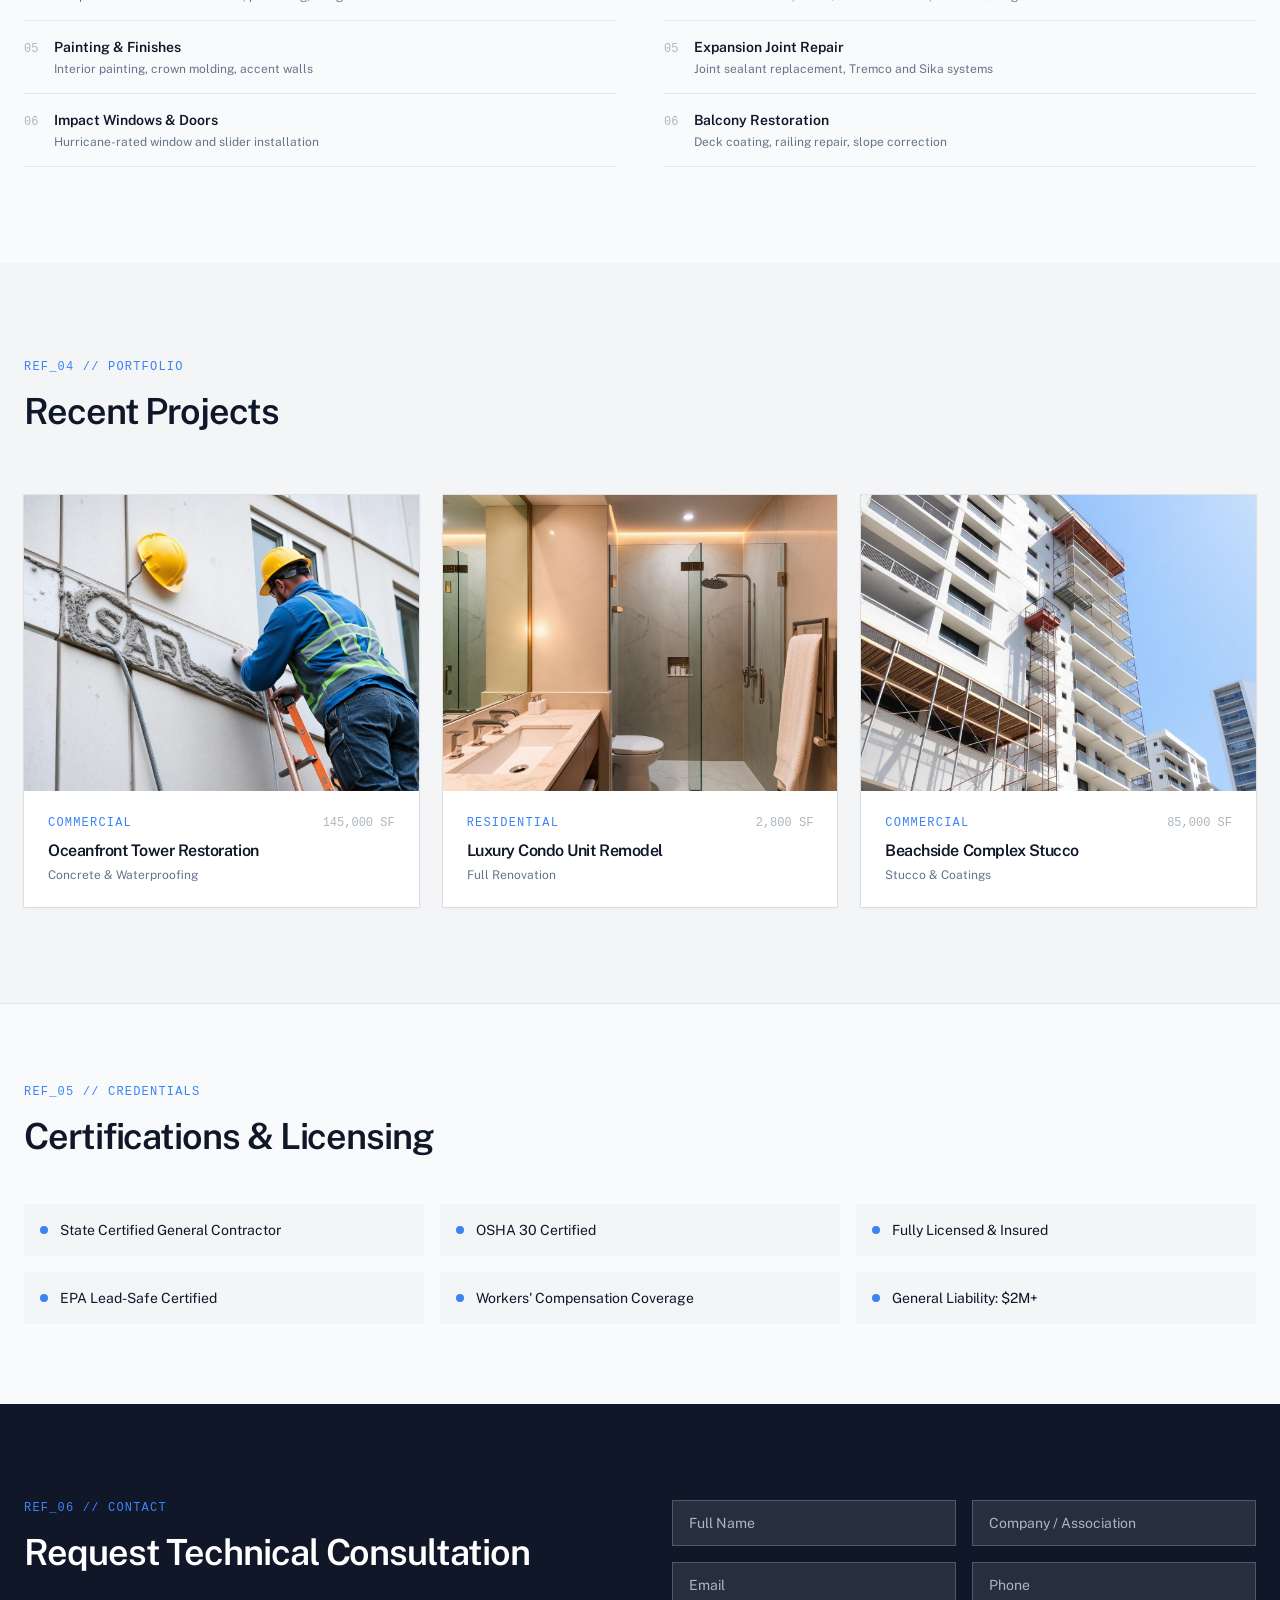
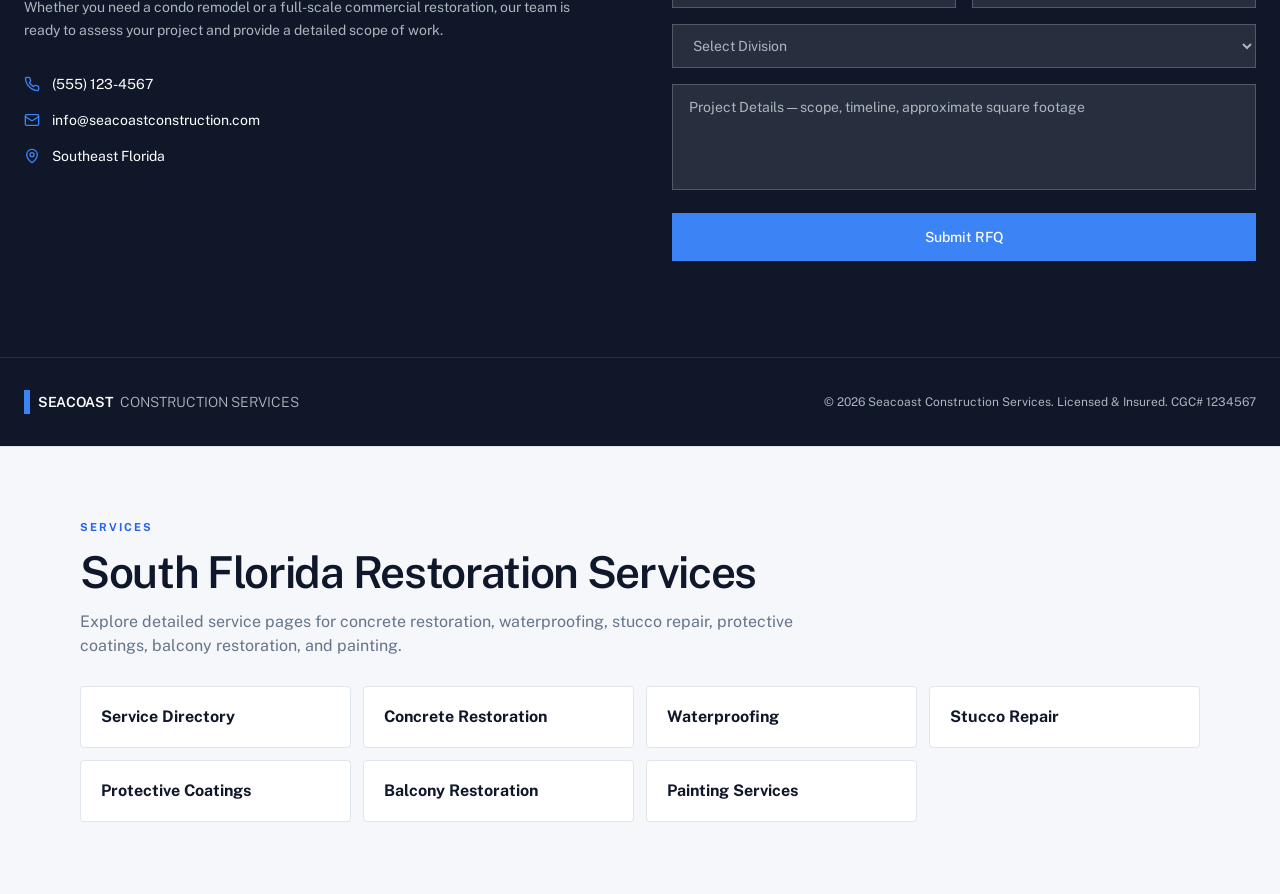
==== commit 076d67f6: "Add service SEO silo" ====
--- a/index.html
+++ b/index.html
@@ -2,22 +2,24 @@
 <html lang="en">
   <head>
     <meta charset="UTF-8" />
+    <link rel="icon" href="./favicon.ico" />
     <meta name="viewport" content="width=device-width, initial-scale=1.0" />
     <title>Seacoast Construction Services | Condo Remodeling &amp; Commercial Restoration</title>
     <meta name="description" content="Licensed general contractor specializing in residential condo remodeling and commercial restoration in Southeast Florida.">
     <meta name="author" content="Seacoast Construction Services" />
+    <link rel="canonical" href="https://ap0xxy.github.io/seacoast/" />
     
     
     <meta property="og:type" content="website" />
 
     <meta name="twitter:card" content="summary_large_image" />
     <meta name="twitter:site" content="@Lovable" />
-    <meta name="twitter:image" content="https://storage.googleapis.com/gpt-engineer-file-uploads/attachments/og-images/026abaf0-5715-48ea-8d7c-fdeef3fd19d0?Expires=1773628022&amp;GoogleAccessId=go-api-on-aws%40gpt-engineer-390607.iam.gserviceaccount.com&amp;Signature=DSn%2FkPh03TKYvkxS1kA3C7EBVMWAkfX0%2FWiHscNmjlhOx0aVdYzviHUr%2FNWCb4PoPZ%2F4kB8Bvq22XODUA4Jeh06arR00jbGpvhT73opvkFnIV%2B9Z%2BK%2FtkkVAMGuGI8Q6l8IeXetd1GurN6UQPfNRDUnTRLY%2F%2FGxvTZUZ43vyH0KP5SVpMTxUUqbVXDxWdFVXCP01uEpB%2F8RstF1s7uQhgTCaseOkcakLffQHeuvxsSSdRWAaXA%2Fe2MCS%2FRuOtZX2QqDBRBJI7Plj%2FkLgjtHmIceJffFvmeEcdDVWC3cPMbpI06oG3136FqyrUhXSE4hPFkKVY1AqXPeAMJKAhHBVeg%3D%3D">
+    <meta name="twitter:image" content="https://ap0xxy.github.io/seacoast/assets/commercial-hero-B6RdVTN1.jpg">
     <meta property="og:title" content="Seacoast Construction Services | Condo Remodeling &amp; Commercial Restoration">
   <meta name="twitter:title" content="Seacoast Construction Services | Condo Remodeling &amp; Commercial Restoration">
   <meta property="og:description" content="Licensed general contractor specializing in residential condo remodeling and commercial restoration in Southeast Florida.">
   <meta name="twitter:description" content="Licensed general contractor specializing in residential condo remodeling and commercial restoration in Southeast Florida.">
-  <meta property="og:image" content="https://storage.googleapis.com/gpt-engineer-file-uploads/attachments/og-images/026abaf0-5715-48ea-8d7c-fdeef3fd19d0?Expires=1773628022&amp;GoogleAccessId=go-api-on-aws%40gpt-engineer-390607.iam.gserviceaccount.com&amp;Signature=DSn%2FkPh03TKYvkxS1kA3C7EBVMWAkfX0%2FWiHscNmjlhOx0aVdYzviHUr%2FNWCb4PoPZ%2F4kB8Bvq22XODUA4Jeh06arR00jbGpvhT73opvkFnIV%2B9Z%2BK%2FtkkVAMGuGI8Q6l8IeXetd1GurN6UQPfNRDUnTRLY%2F%2FGxvTZUZ43vyH0KP5SVpMTxUUqbVXDxWdFVXCP01uEpB%2F8RstF1s7uQhgTCaseOkcakLffQHeuvxsSSdRWAaXA%2Fe2MCS%2FRuOtZX2QqDBRBJI7Plj%2FkLgjtHmIceJffFvmeEcdDVWC3cPMbpI06oG3136FqyrUhXSE4hPFkKVY1AqXPeAMJKAhHBVeg%3D%3D">
+  <meta property="og:image" content="https://ap0xxy.github.io/seacoast/assets/commercial-hero-B6RdVTN1.jpg">
   <script type="module" crossorigin src="./assets/index-CBVq9P4d.js?v=6769042"></script>
   <link rel="stylesheet" crossorigin href="./assets/index-IhTk3E0_.css">
 
@@ -25,5 +27,71 @@
 
   <body>
     <div id="root"></div>
+    <section class="service-silo" aria-labelledby="service-silo-title">
+      <div class="service-silo__inner">
+        <span class="service-silo__eyebrow">Services</span>
+        <h2 id="service-silo-title">South Florida Restoration Services</h2>
+        <p>Explore detailed service pages for concrete restoration, waterproofing, stucco repair, protective coatings, balcony restoration, and painting.</p>
+        <div class="service-silo__grid">
+          <a href="./services/">Service Directory</a>
+          <a href="./services/concrete-restoration.html">Concrete Restoration</a>
+          <a href="./services/waterproofing.html">Waterproofing</a>
+          <a href="./services/stucco-repair.html">Stucco Repair</a>
+          <a href="./services/protective-coatings.html">Protective Coatings</a>
+          <a href="./services/balcony-restoration.html">Balcony Restoration</a>
+          <a href="./services/painting.html">Painting Services</a>
+        </div>
+      </div>
+    </section>
+    <style>
+      .service-silo {
+        background: #f5f7fa;
+        border-top: 1px solid #dfe5ec;
+        color: #0f172a;
+        font-family: Public Sans, system-ui, sans-serif;
+        padding: 72px 24px;
+      }
+      .service-silo__inner {
+        margin: 0 auto;
+        max-width: 1120px;
+      }
+      .service-silo__eyebrow {
+        color: #2563eb;
+        display: block;
+        font-size: 11px;
+        font-weight: 700;
+        letter-spacing: .18em;
+        margin-bottom: 12px;
+        text-transform: uppercase;
+      }
+      .service-silo h2 {
+        font-size: clamp(30px, 4vw, 44px);
+        line-height: 1.1;
+        margin: 0 0 14px;
+      }
+      .service-silo p {
+        color: #64748b;
+        margin: 0 0 28px;
+        max-width: 720px;
+      }
+      .service-silo__grid {
+        display: grid;
+        gap: 12px;
+        grid-template-columns: repeat(auto-fit, minmax(220px, 1fr));
+      }
+      .service-silo__grid a {
+        background: #fff;
+        border: 1px solid #dfe5ec;
+        border-radius: 4px;
+        color: #0f172a;
+        font-weight: 700;
+        padding: 18px 20px;
+        text-decoration: none;
+      }
+      .service-silo__grid a:hover {
+        border-color: #2563eb;
+        color: #2563eb;
+      }
+    </style>
 </body>
 </html>
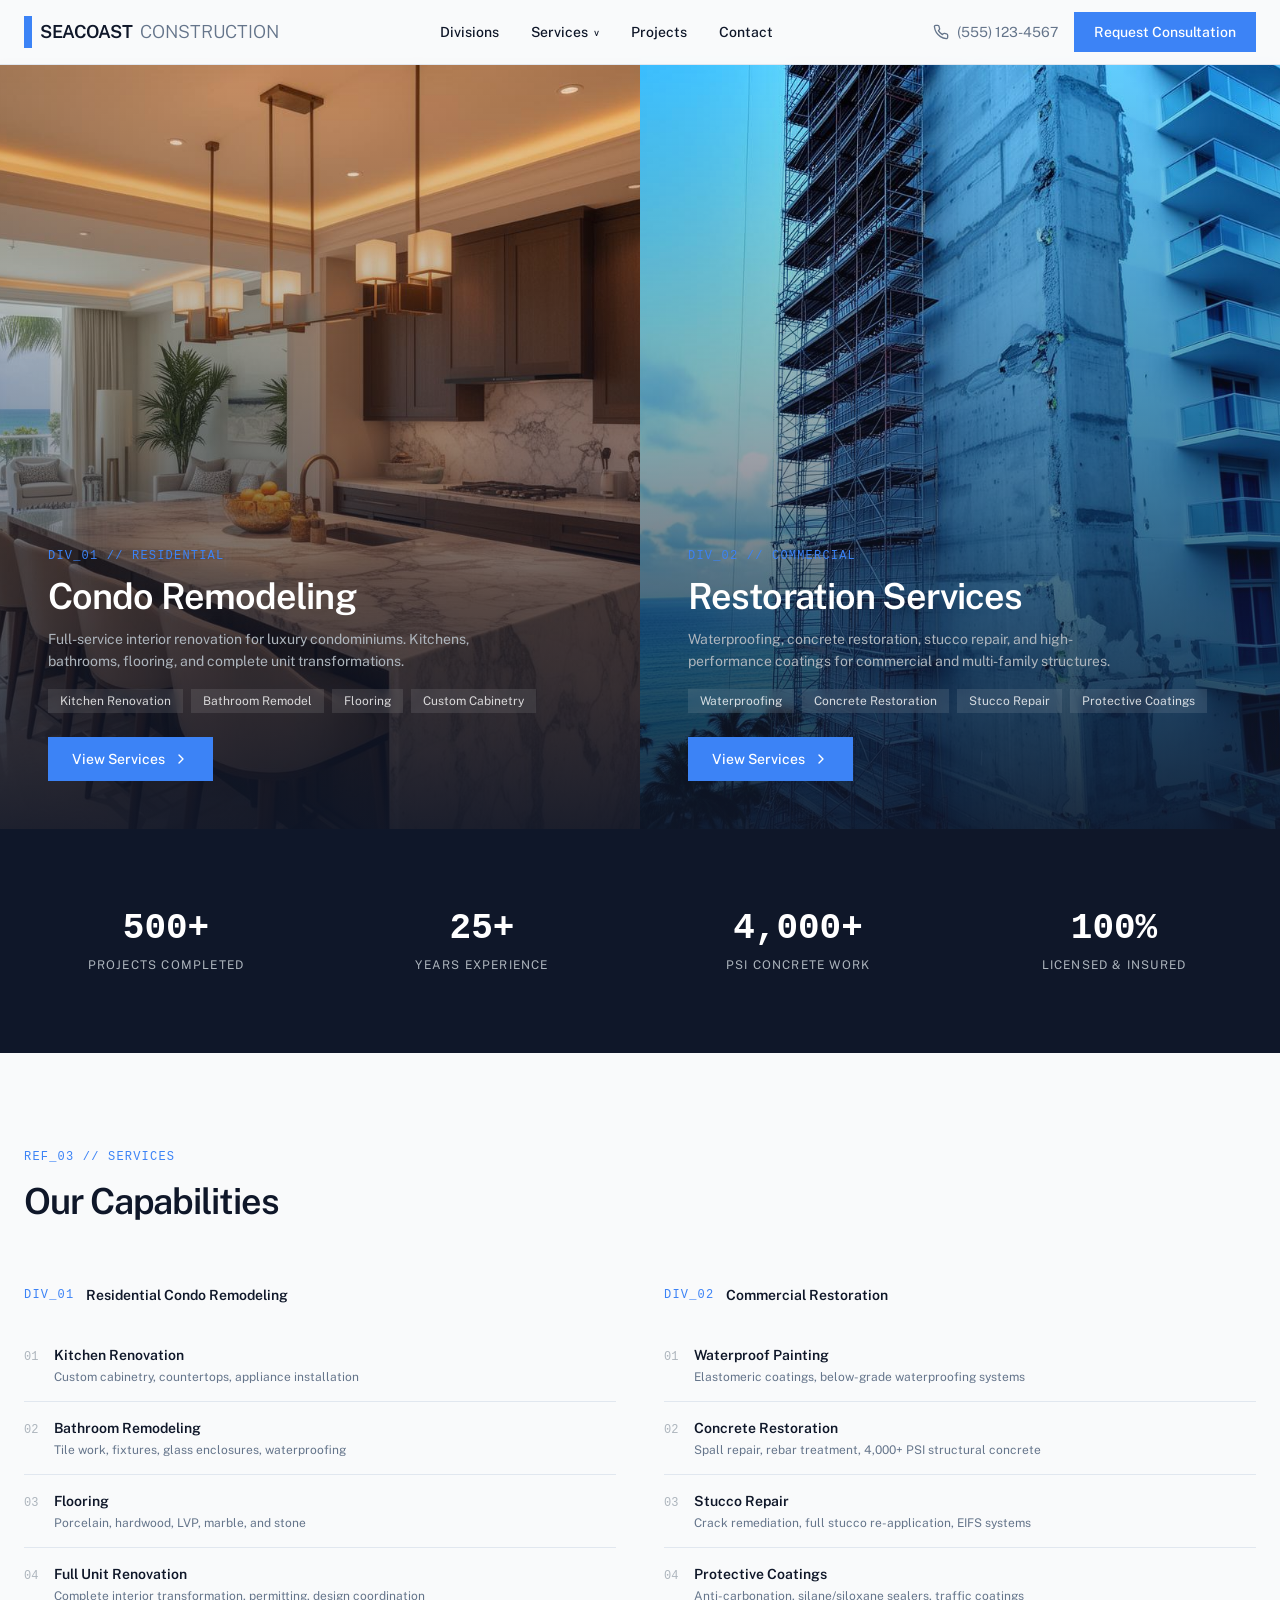
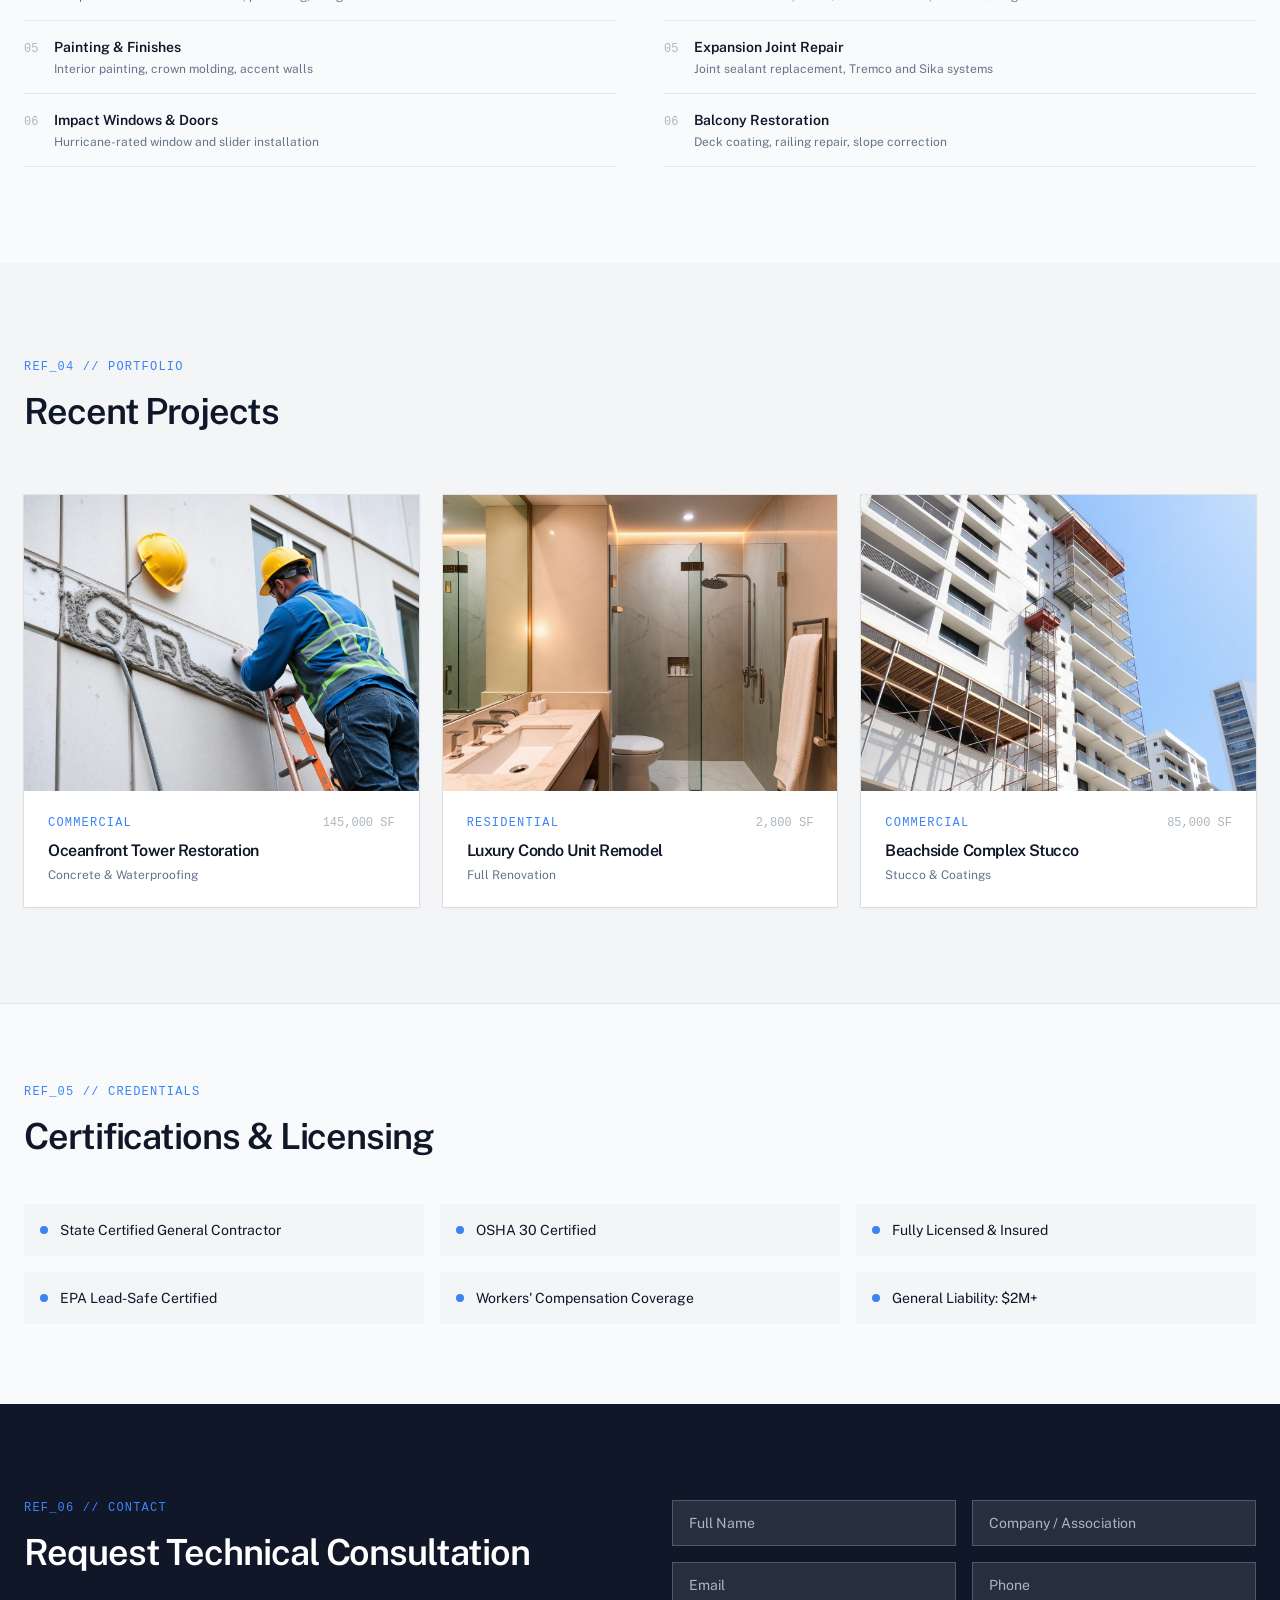
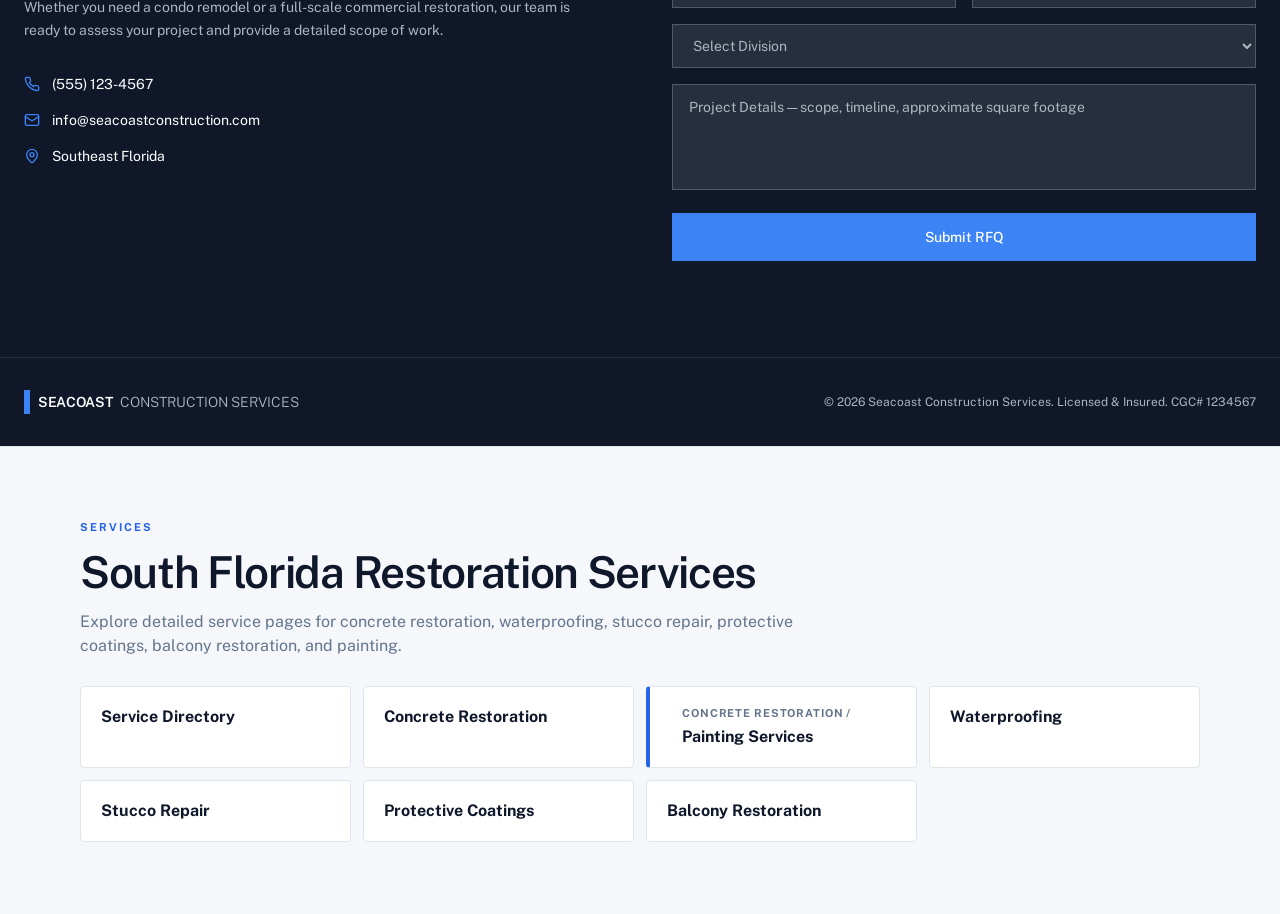
==== commit 4ed38a8b: "Add services dropdown navigation" ====
--- a/index.html
+++ b/index.html
@@ -35,11 +35,11 @@
         <div class="service-silo__grid">
           <a href="./services/">Service Directory</a>
           <a href="./services/concrete-restoration.html">Concrete Restoration</a>
+          <a class="service-silo__subitem" href="./services/painting.html">Painting Services</a>
           <a href="./services/waterproofing.html">Waterproofing</a>
           <a href="./services/stucco-repair.html">Stucco Repair</a>
           <a href="./services/protective-coatings.html">Protective Coatings</a>
           <a href="./services/balcony-restoration.html">Balcony Restoration</a>
-          <a href="./services/painting.html">Painting Services</a>
         </div>
       </div>
     </section>
@@ -92,6 +92,118 @@
         border-color: #2563eb;
         color: #2563eb;
       }
+      .service-silo__grid .service-silo__subitem {
+        border-left: 4px solid #2563eb;
+        padding-left: 32px;
+        position: relative;
+      }
+      .service-silo__grid .service-silo__subitem:before {
+        color: #64748b;
+        content: "Concrete Restoration / ";
+        display: block;
+        font-size: 11px;
+        font-weight: 700;
+        letter-spacing: .08em;
+        margin-bottom: 4px;
+        text-transform: uppercase;
+      }
+      .site-services-menu {
+        position: relative;
+      }
+      .site-services-trigger {
+        align-items: center;
+        display: inline-flex;
+        gap: 6px;
+      }
+      .site-services-trigger:after {
+        content: "v";
+        font-size: 10px;
+      }
+      .site-services-dropdown {
+        background: #fff;
+        border: 1px solid #dfe5ec;
+        border-radius: 4px;
+        box-shadow: 0 16px 32px rgba(15, 23, 42, .16);
+        display: none;
+        left: 0;
+        min-width: 260px;
+        padding: 8px;
+        position: absolute;
+        top: calc(100% + 12px);
+        z-index: 100;
+      }
+      .site-services-menu:hover .site-services-dropdown,
+      .site-services-menu:focus-within .site-services-dropdown {
+        display: grid;
+        gap: 2px;
+      }
+      .site-services-dropdown a {
+        border-radius: 3px;
+        color: #0f172a !important;
+        display: block;
+        font-size: 13px !important;
+        padding: 10px 12px;
+        text-decoration: none;
+        white-space: nowrap;
+      }
+      .site-services-dropdown a:hover {
+        background: #f1f5f9;
+        color: #2563eb !important;
+      }
+      .site-services-dropdown .site-services-child {
+        color: #475569 !important;
+        padding-left: 28px;
+        position: relative;
+      }
+      .site-services-dropdown .site-services-child:before {
+        content: "->";
+        left: 12px;
+        position: absolute;
+      }
+      @media (max-width: 767px) {
+        .site-services-menu {
+          width: 100%;
+        }
+        .site-services-dropdown {
+          box-shadow: none;
+          margin-top: 8px;
+          min-width: 0;
+          position: static;
+          width: 100%;
+        }
+      }
     </style>
+    <script>
+      (function () {
+        var dropdownHtml = [
+          '<div class="site-services-menu">',
+          '<a class="site-services-trigger" href="./services/">Services</a>',
+          '<div class="site-services-dropdown" aria-label="Services submenu">',
+          '<a href="./services/concrete-restoration.html">Concrete Restoration</a>',
+          '<a class="site-services-child" href="./services/painting.html">Painting</a>',
+          '<a href="./services/waterproofing.html">Waterproofing</a>',
+          '<a href="./services/stucco-repair.html">Stucco Repair</a>',
+          '<a href="./services/protective-coatings.html">Protective Coatings</a>',
+          '<a href="./services/balcony-restoration.html">Balcony Restoration</a>',
+          '</div>',
+          '</div>'
+        ].join('');
+
+        function enhanceServicesLinks() {
+          document.querySelectorAll('a[href="#services"]').forEach(function (link) {
+            if (link.dataset.servicesEnhanced) return;
+            var wrapper = document.createElement('span');
+            wrapper.innerHTML = dropdownHtml;
+            link.replaceWith(wrapper.firstElementChild);
+          });
+        }
+
+        enhanceServicesLinks();
+        new MutationObserver(enhanceServicesLinks).observe(document.getElementById('root'), {
+          childList: true,
+          subtree: true
+        });
+      })();
+    </script>
 </body>
 </html>
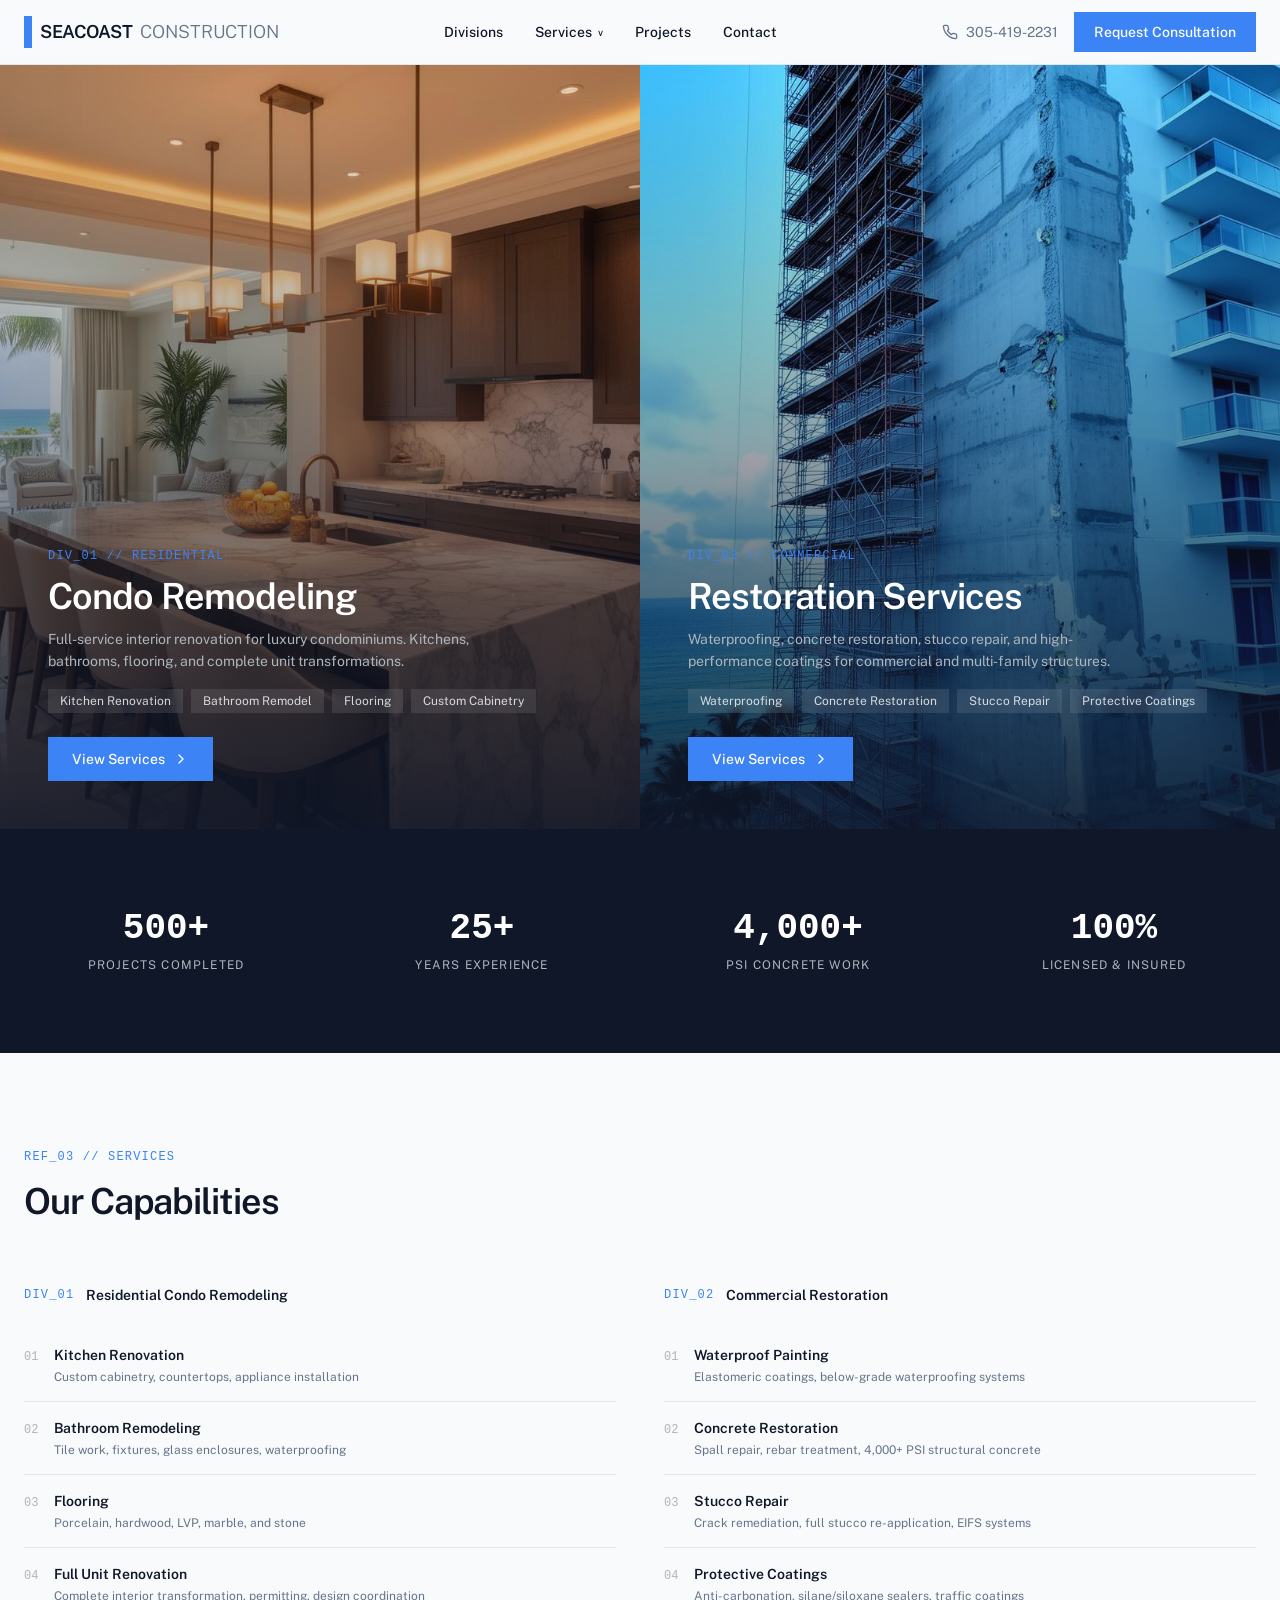
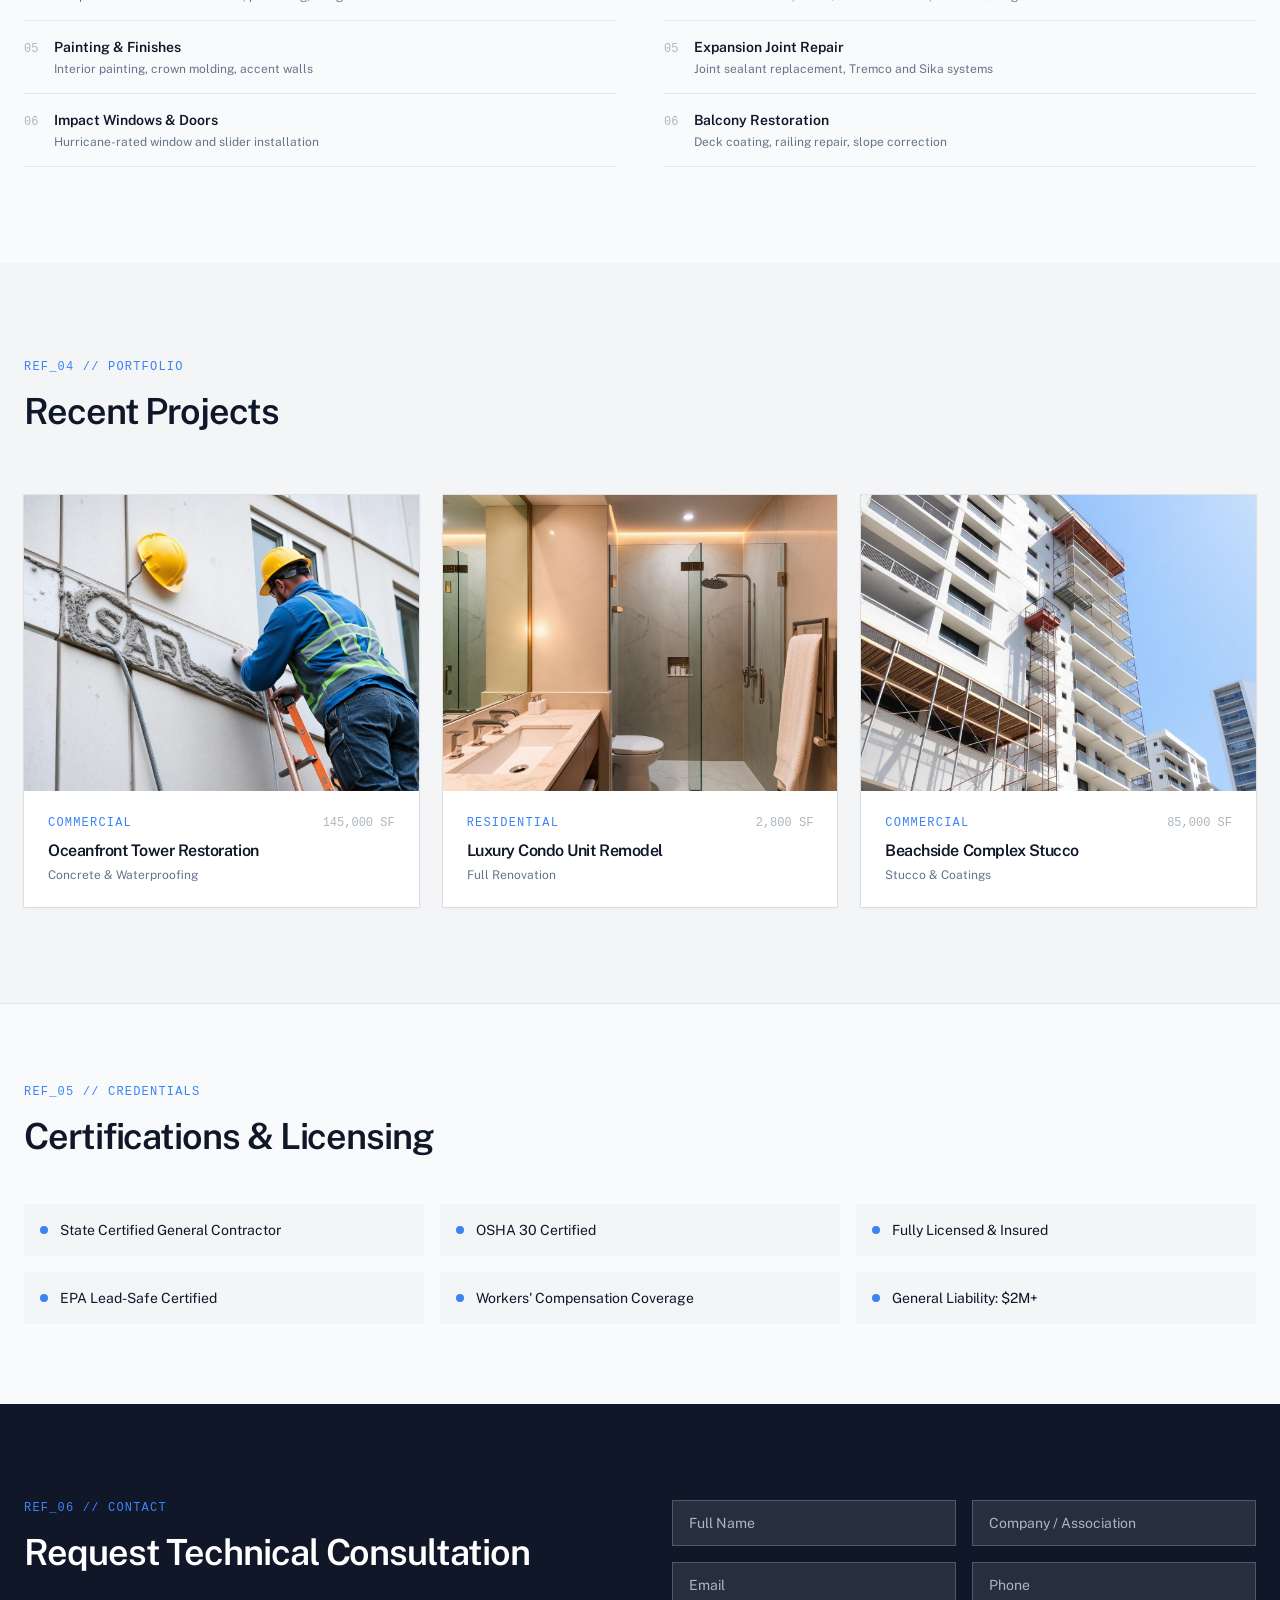
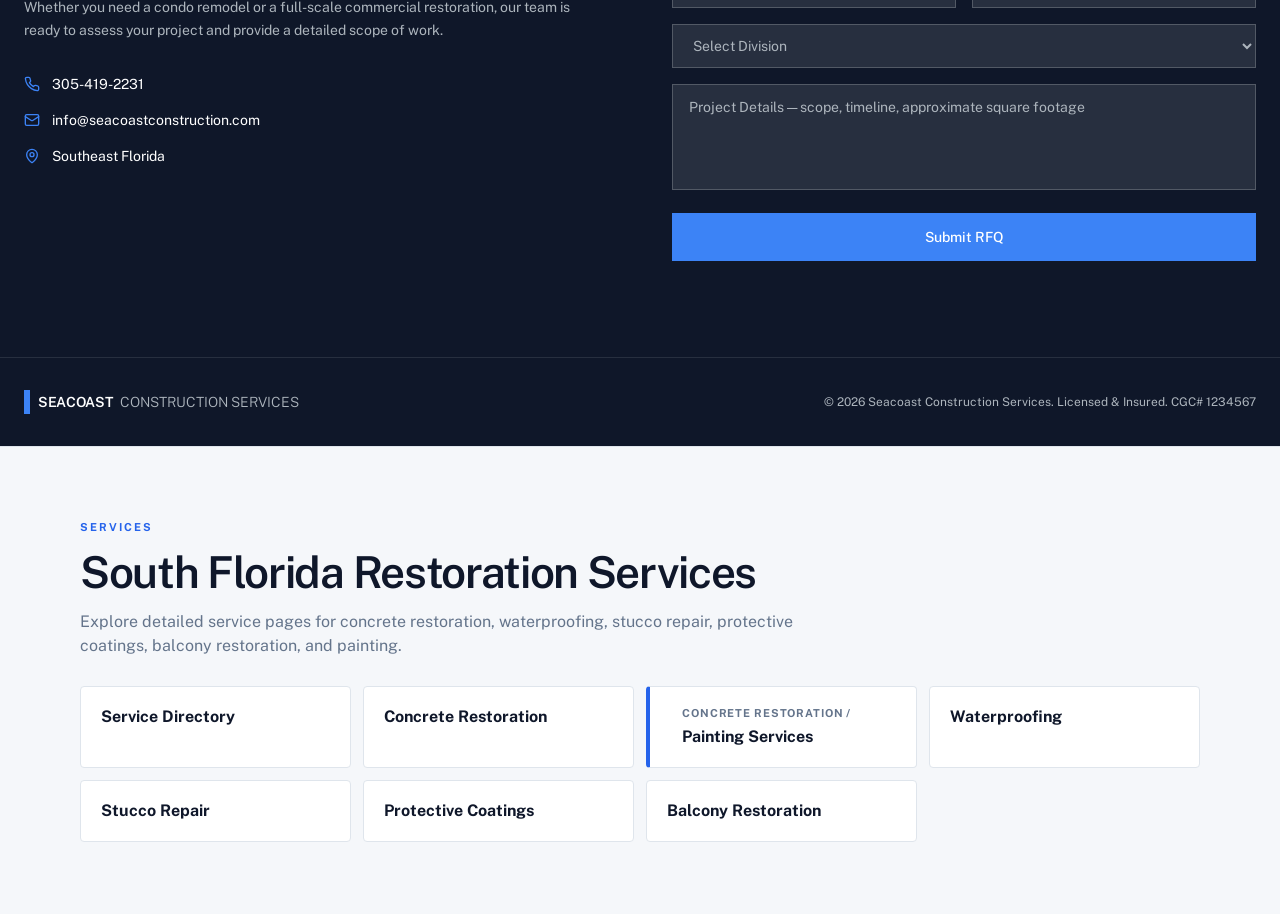
==== commit ed24ab23: "Update services dropdown and phone" ====
--- a/index.html
+++ b/index.html
@@ -20,7 +20,7 @@
   <meta property="og:description" content="Licensed general contractor specializing in residential condo remodeling and commercial restoration in Southeast Florida.">
   <meta name="twitter:description" content="Licensed general contractor specializing in residential condo remodeling and commercial restoration in Southeast Florida.">
   <meta property="og:image" content="https://ap0xxy.github.io/seacoast/assets/commercial-hero-B6RdVTN1.jpg">
-  <script type="module" crossorigin src="./assets/index-CBVq9P4d.js?v=6769042"></script>
+  <script type="module" crossorigin src="./assets/index-CBVq9P4d.js?v=3054192231"></script>
   <link rel="stylesheet" crossorigin href="./assets/index-IhTk3E0_.css">
 
 </head>
@@ -130,10 +130,13 @@
         padding: 8px;
         position: absolute;
         top: calc(100% + 12px);
+        transform: translateX(-50%);
+        left: 50%;
         z-index: 100;
       }
       .site-services-menu:hover .site-services-dropdown,
-      .site-services-menu:focus-within .site-services-dropdown {
+      .site-services-menu:focus-within .site-services-dropdown,
+      .site-services-menu.is-open .site-services-dropdown {
         display: grid;
         gap: 2px;
       }
@@ -169,6 +172,7 @@
           margin-top: 8px;
           min-width: 0;
           position: static;
+          transform: none;
           width: 100%;
         }
       }
@@ -194,7 +198,27 @@
             if (link.dataset.servicesEnhanced) return;
             var wrapper = document.createElement('span');
             wrapper.innerHTML = dropdownHtml;
-            link.replaceWith(wrapper.firstElementChild);
+            var menu = wrapper.firstElementChild;
+            var trigger = menu.querySelector('.site-services-trigger');
+            menu.addEventListener('mouseenter', function () {
+              menu.classList.add('is-open');
+            });
+            menu.addEventListener('mouseleave', function () {
+              menu.classList.remove('is-open');
+            });
+            menu.addEventListener('focusin', function () {
+              menu.classList.add('is-open');
+            });
+            menu.addEventListener('focusout', function (event) {
+              if (!menu.contains(event.relatedTarget)) {
+                menu.classList.remove('is-open');
+              }
+            });
+            trigger.addEventListener('click', function (event) {
+              event.preventDefault();
+              menu.classList.toggle('is-open');
+            });
+            link.replaceWith(menu);
           });
         }
 
